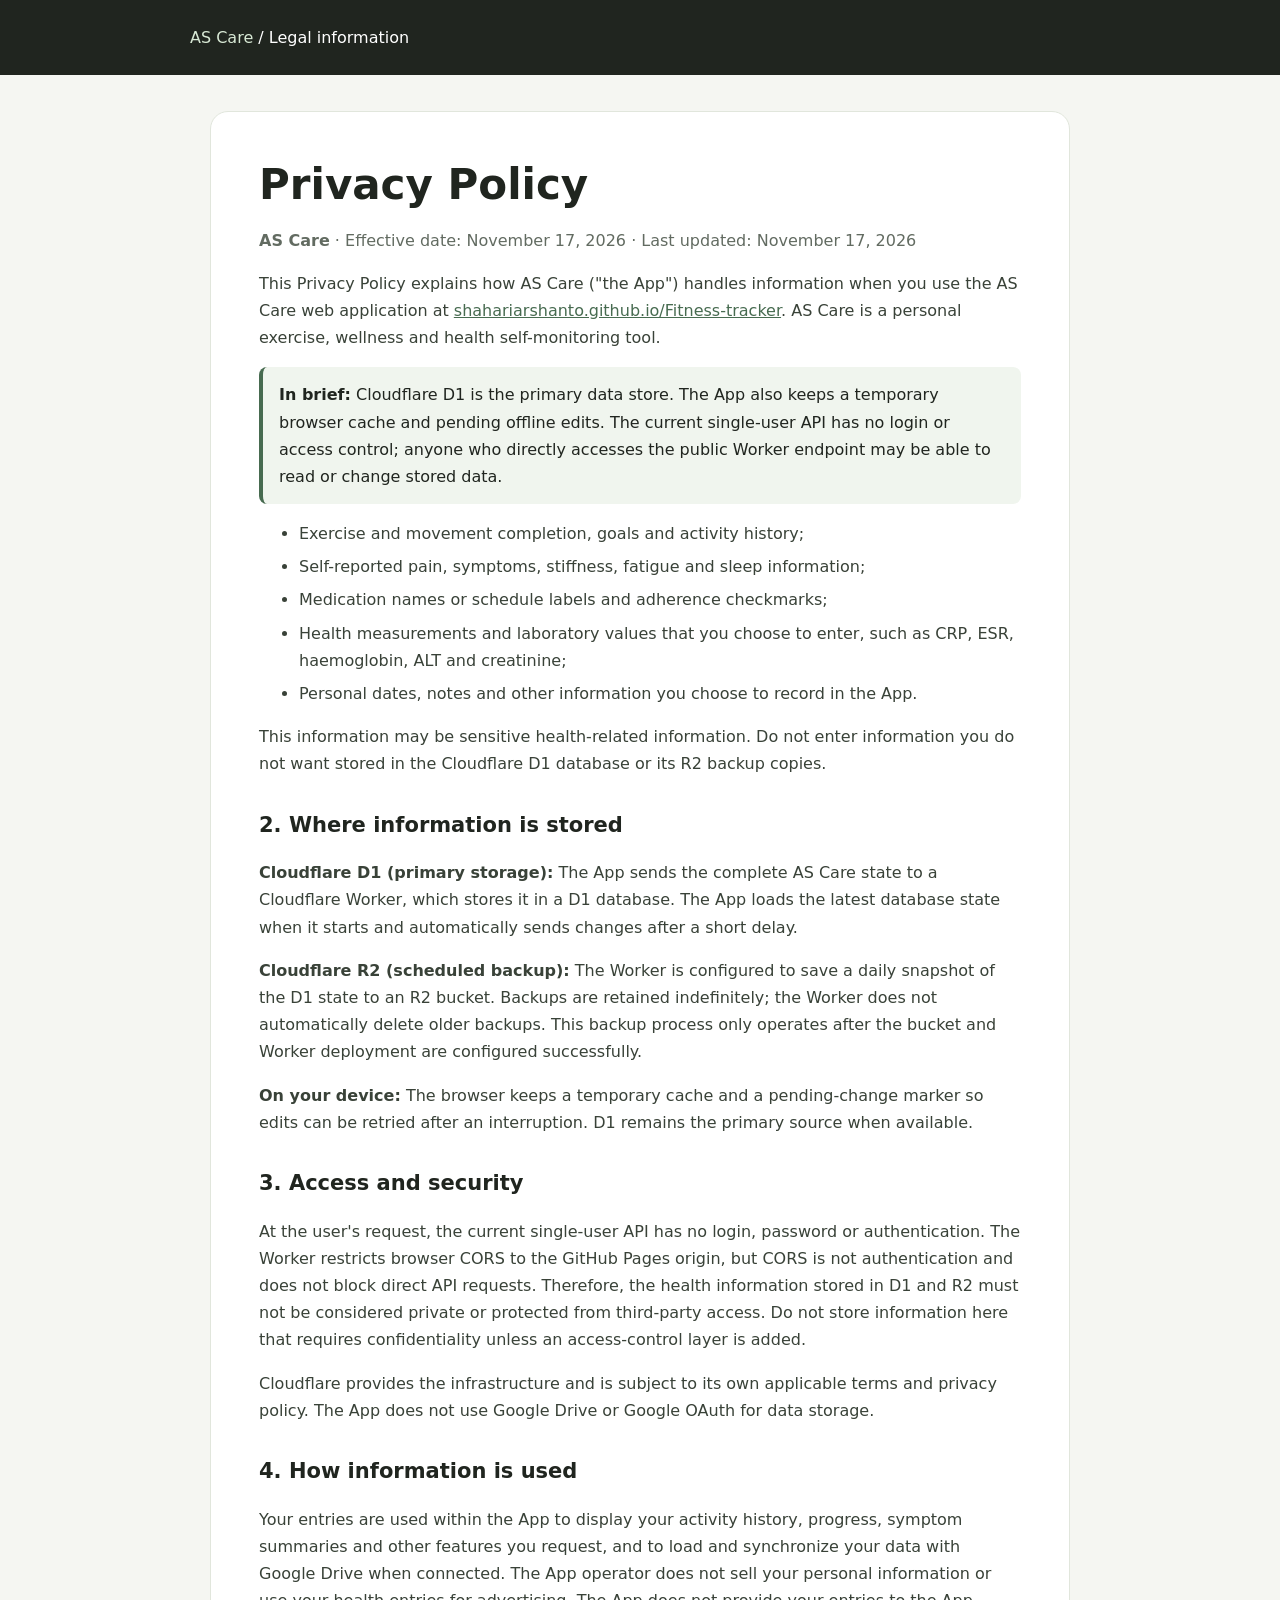
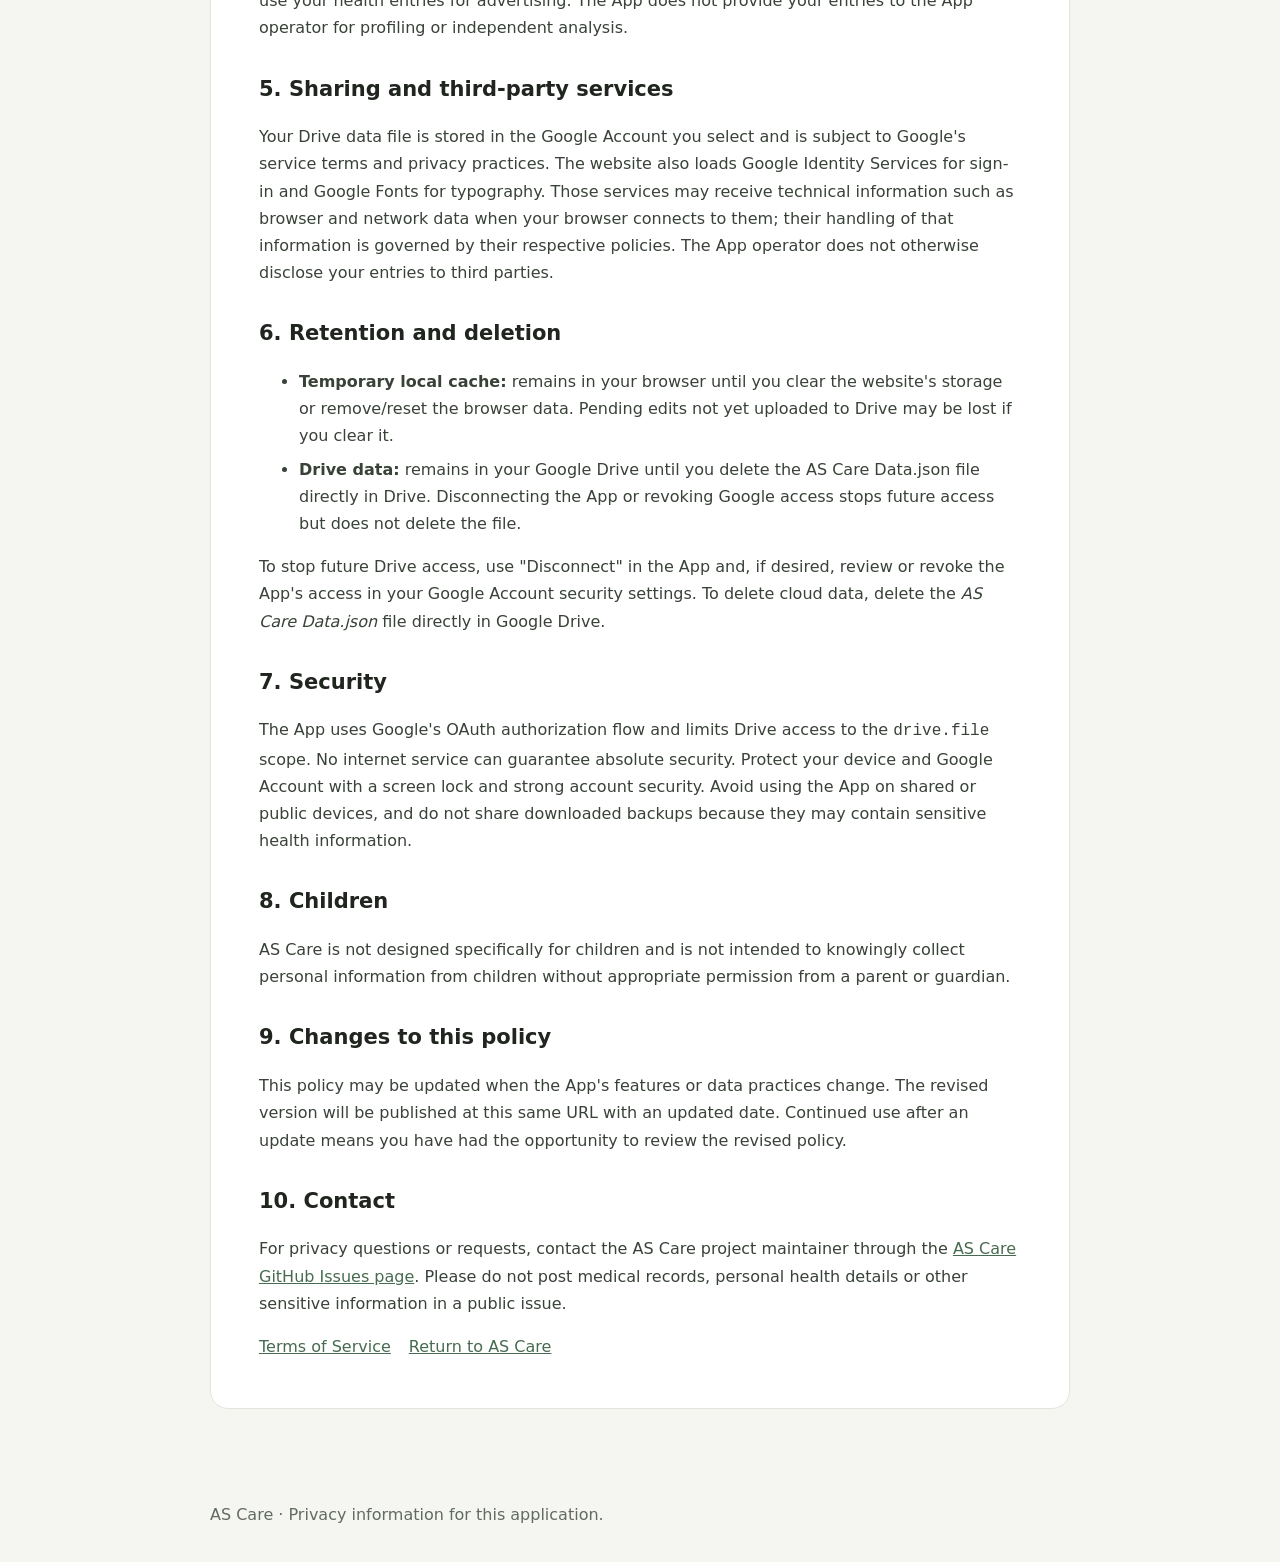
==== privacy-policy.html @ 146b3eba "Clarify indefinite retention of R2 backups" ====
<!doctype html>
<html lang="en">
<head>
<meta charset="utf-8">
<meta name="viewport" content="width=device-width, initial-scale=1">
<meta name="robots" content="index,follow">
<meta name="theme-color" content="#20251f">
<title>Privacy Policy — AS Care</title>
<style>
:root{color-scheme:light;--bg:#f5f6f2;--paper:#fff;--ink:#20251f;--muted:#626b61;--line:#e1e6dc;--accent:#476b50}
*{box-sizing:border-box}body{margin:0;background:var(--bg);color:var(--ink);font:16px/1.7 system-ui,-apple-system,BlinkMacSystemFont,"Segoe UI",sans-serif}
header{background:#20251f;color:#fff;padding:24px max(20px,calc((100% - 900px)/2))}header a{color:#d8e9d5;text-decoration:none}main{max-width:900px;margin:36px auto;padding:0 20px 56px}.paper{background:var(--paper);border:1px solid var(--line);border-radius:18px;padding:clamp(22px,5vw,48px)}h1{font-size:clamp(30px,5vw,42px);line-height:1.2;margin:0 0 8px}h2{font-size:21px;margin:30px 0 8px}p,li{color:#394238}small,.muted{color:var(--muted)}a{color:var(--accent)}li{margin:6px 0}.notice{padding:14px 16px;border-left:4px solid var(--accent);background:#f0f5ee;border-radius:8px}footer{max-width:900px;margin:0 auto;padding:0 20px 36px;color:var(--muted)}.links{display:flex;gap:18px;flex-wrap:wrap}
</style>
</head>
<body>
<header><a href="./">AS Care</a> / Legal information</header>
<main><article class="paper">
<h1>Privacy Policy</h1>
<p class="muted"><strong>AS Care</strong> · Effective date: November 17, 2026 · Last updated: November 17, 2026</p>
<p>This Privacy Policy explains how AS Care ("the App") handles information when you use the AS Care web application at <a href="https://shahariarshanto.github.io/Fitness-tracker/">shahariarshanto.github.io/Fitness-tracker</a>. AS Care is a personal exercise, wellness and health self-monitoring tool.</p>
<div class="notice"><strong>In brief:</strong> Cloudflare D1 is the primary data store. The App also keeps a temporary browser cache and pending offline edits. The current single-user API has no login or access control; anyone who directly accesses the public Worker endpoint may be able to read or change stored data.</div>
<ul>
<li>Exercise and movement completion, goals and activity history;</li>
<li>Self-reported pain, symptoms, stiffness, fatigue and sleep information;</li>
<li>Medication names or schedule labels and adherence checkmarks;</li>
<li>Health measurements and laboratory values that you choose to enter, such as CRP, ESR, haemoglobin, ALT and creatinine;</li>
<li>Personal dates, notes and other information you choose to record in the App.</li>
</ul>
<p>This information may be sensitive health-related information. Do not enter information you do not want stored in the Cloudflare D1 database or its R2 backup copies.</p>
<h2>2. Where information is stored</h2>
<p><strong>Cloudflare D1 (primary storage):</strong> The App sends the complete AS Care state to a Cloudflare Worker, which stores it in a D1 database. The App loads the latest database state when it starts and automatically sends changes after a short delay.</p>
<p><strong>Cloudflare R2 (scheduled backup):</strong> The Worker is configured to save a daily snapshot of the D1 state to an R2 bucket. Backups are retained indefinitely; the Worker does not automatically delete older backups. This backup process only operates after the bucket and Worker deployment are configured successfully.</p>
<p><strong>On your device:</strong> The browser keeps a temporary cache and a pending-change marker so edits can be retried after an interruption. D1 remains the primary source when available.</p>
<h2>3. Access and security</h2>
<p>At the user's request, the current single-user API has no login, password or authentication. The Worker restricts browser CORS to the GitHub Pages origin, but CORS is not authentication and does not block direct API requests. Therefore, the health information stored in D1 and R2 must not be considered private or protected from third-party access. Do not store information here that requires confidentiality unless an access-control layer is added.</p>
<p>Cloudflare provides the infrastructure and is subject to its own applicable terms and privacy policy. The App does not use Google Drive or Google OAuth for data storage.</p>
<h2>4. How information is used</h2>
<p>Your entries are used within the App to display your activity history, progress, symptom summaries and other features you request, and to load and synchronize your data with Google Drive when connected. The App operator does not sell your personal information or use your health entries for advertising. The App does not provide your entries to the App operator for profiling or independent analysis.</p>
<h2>5. Sharing and third-party services</h2>
<p>Your Drive data file is stored in the Google Account you select and is subject to Google's service terms and privacy practices. The website also loads Google Identity Services for sign-in and Google Fonts for typography. Those services may receive technical information such as browser and network data when your browser connects to them; their handling of that information is governed by their respective policies. The App operator does not otherwise disclose your entries to third parties.</p>
<h2>6. Retention and deletion</h2>
<ul>
<li><strong>Temporary local cache:</strong> remains in your browser until you clear the website's storage or remove/reset the browser data. Pending edits not yet uploaded to Drive may be lost if you clear it.</li>
<li><strong>Drive data:</strong> remains in your Google Drive until you delete the AS Care Data.json file directly in Drive. Disconnecting the App or revoking Google access stops future access but does not delete the file.</li>
</ul>
<p>To stop future Drive access, use "Disconnect" in the App and, if desired, review or revoke the App's access in your Google Account security settings. To delete cloud data, delete the <em>AS Care Data.json</em> file directly in Google Drive.</p>
<h2>7. Security</h2>
<p>The App uses Google's OAuth authorization flow and limits Drive access to the <code>drive.file</code> scope. No internet service can guarantee absolute security. Protect your device and Google Account with a screen lock and strong account security. Avoid using the App on shared or public devices, and do not share downloaded backups because they may contain sensitive health information.</p>
<h2>8. Children</h2>
<p>AS Care is not designed specifically for children and is not intended to knowingly collect personal information from children without appropriate permission from a parent or guardian.</p>
<h2>9. Changes to this policy</h2>
<p>This policy may be updated when the App's features or data practices change. The revised version will be published at this same URL with an updated date. Continued use after an update means you have had the opportunity to review the revised policy.</p>
<h2>10. Contact</h2>
<p>For privacy questions or requests, contact the AS Care project maintainer through the <a href="https://github.com/Shahariarshanto/Fitness-tracker/issues" target="_blank" rel="noopener noreferrer">AS Care GitHub Issues page</a>. Please do not post medical records, personal health details or other sensitive information in a public issue.</p>
<div class="links"><a href="./terms-of-service.html">Terms of Service</a><a href="./">Return to AS Care</a></div>
</article></main>
<footer>AS Care · Privacy information for this application.</footer>
</body></html>
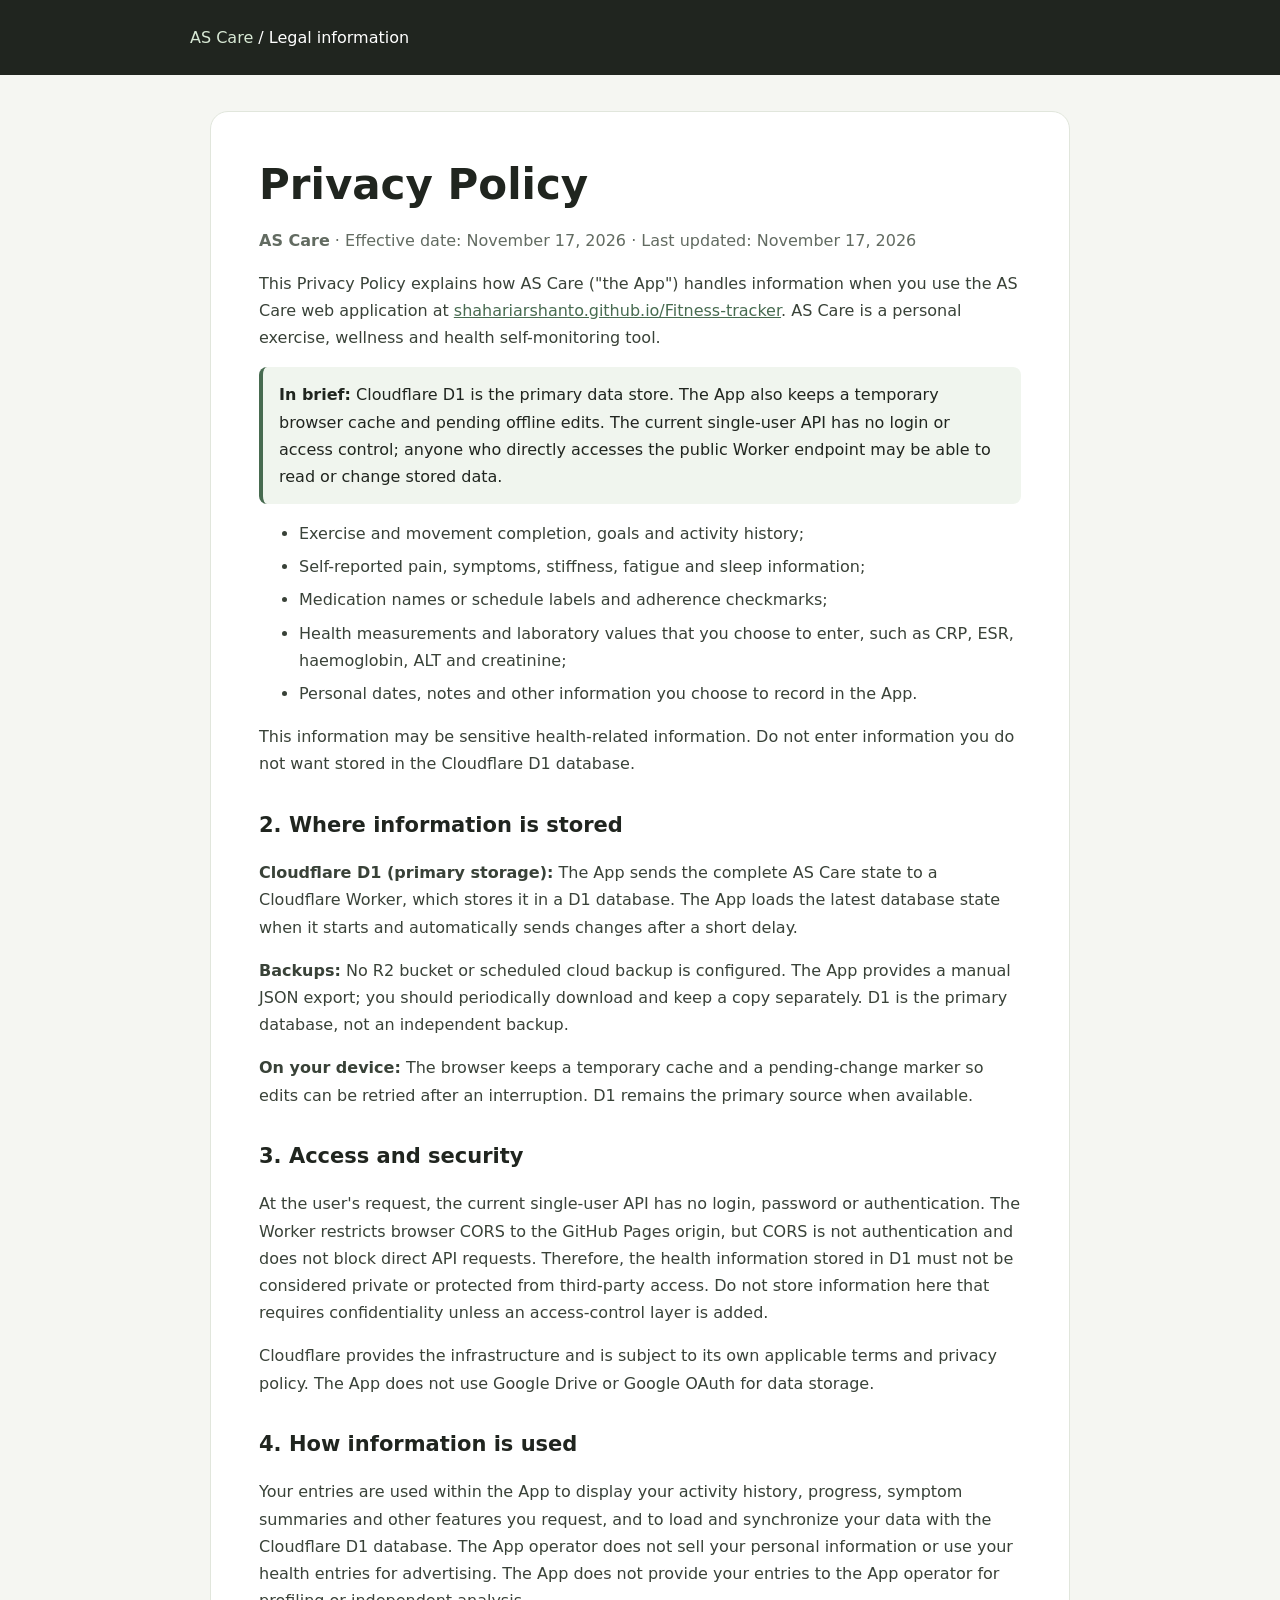
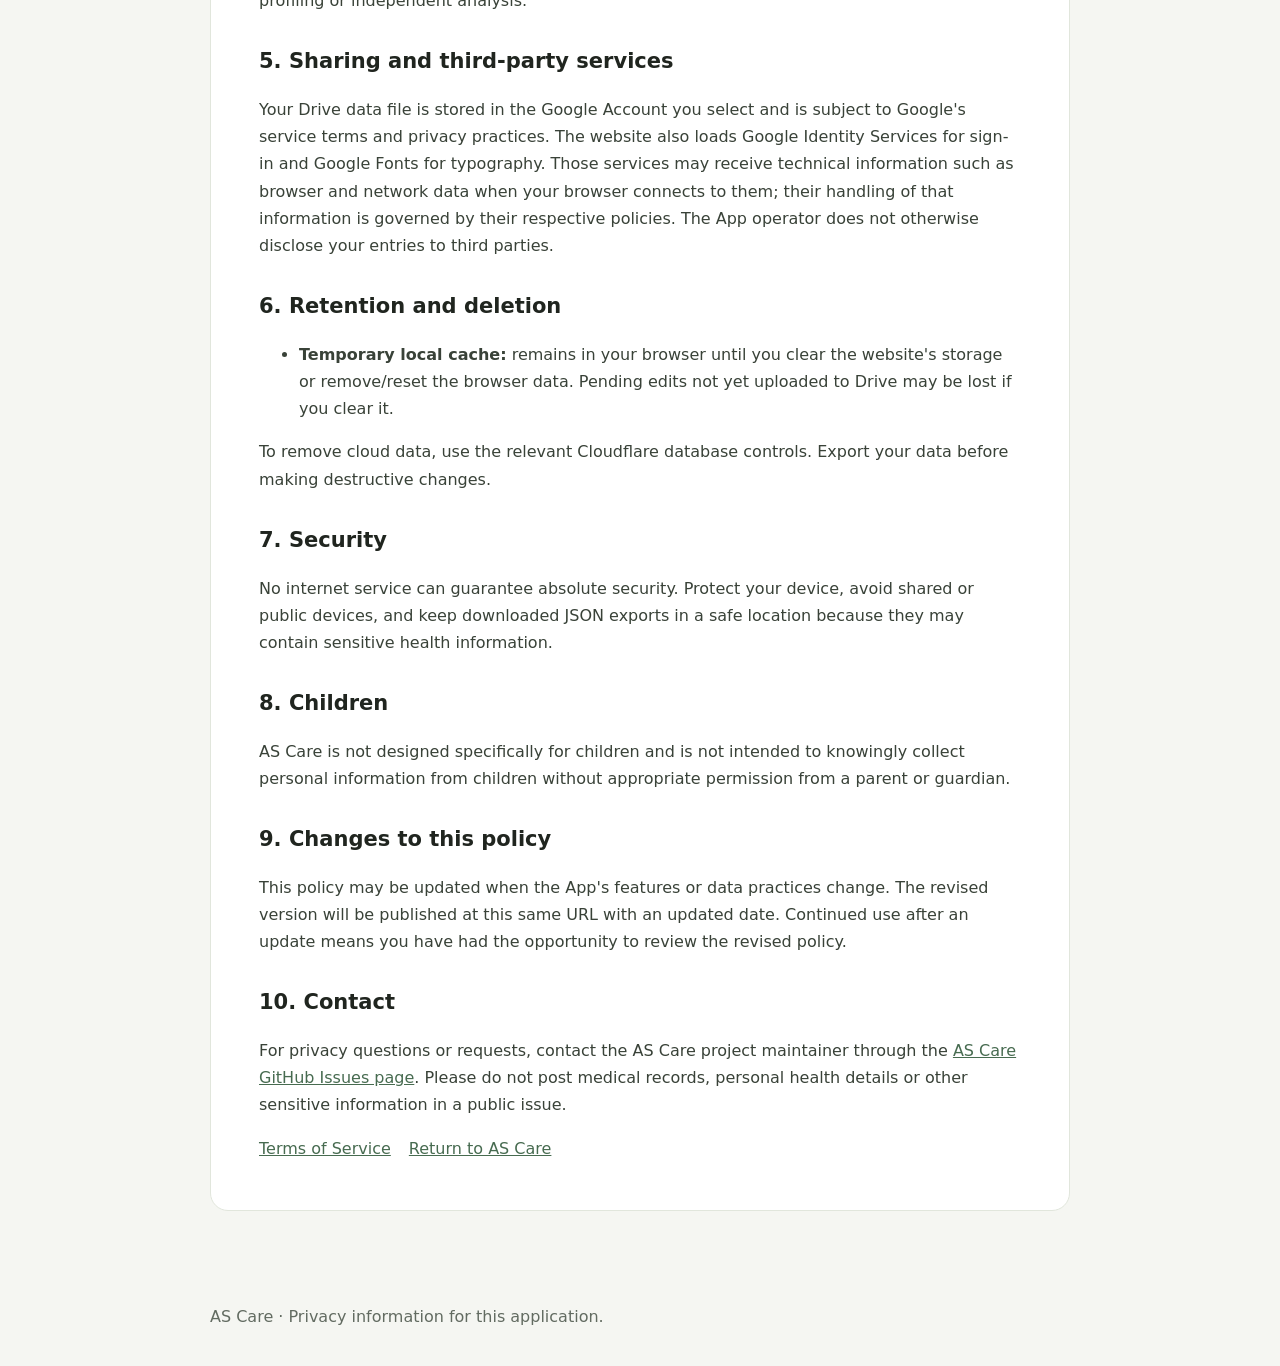
==== commit 4b974179: "Update privacy policy for D1-only free storage" ====
--- a/privacy-policy.html
+++ b/privacy-policy.html
@@ -26,26 +26,26 @@
 <li>Health measurements and laboratory values that you choose to enter, such as CRP, ESR, haemoglobin, ALT and creatinine;</li>
 <li>Personal dates, notes and other information you choose to record in the App.</li>
 </ul>
-<p>This information may be sensitive health-related information. Do not enter information you do not want stored in the Cloudflare D1 database or its R2 backup copies.</p>
+<p>This information may be sensitive health-related information. Do not enter information you do not want stored in the Cloudflare D1 database.</p>
 <h2>2. Where information is stored</h2>
 <p><strong>Cloudflare D1 (primary storage):</strong> The App sends the complete AS Care state to a Cloudflare Worker, which stores it in a D1 database. The App loads the latest database state when it starts and automatically sends changes after a short delay.</p>
-<p><strong>Cloudflare R2 (scheduled backup):</strong> The Worker is configured to save a daily snapshot of the D1 state to an R2 bucket. Backups are retained indefinitely; the Worker does not automatically delete older backups. This backup process only operates after the bucket and Worker deployment are configured successfully.</p>
+<p><strong>Backups:</strong> No R2 bucket or scheduled cloud backup is configured. The App provides a manual JSON export; you should periodically download and keep a copy separately. D1 is the primary database, not an independent backup.</p>
 <p><strong>On your device:</strong> The browser keeps a temporary cache and a pending-change marker so edits can be retried after an interruption. D1 remains the primary source when available.</p>
 <h2>3. Access and security</h2>
-<p>At the user's request, the current single-user API has no login, password or authentication. The Worker restricts browser CORS to the GitHub Pages origin, but CORS is not authentication and does not block direct API requests. Therefore, the health information stored in D1 and R2 must not be considered private or protected from third-party access. Do not store information here that requires confidentiality unless an access-control layer is added.</p>
+<p>At the user's request, the current single-user API has no login, password or authentication. The Worker restricts browser CORS to the GitHub Pages origin, but CORS is not authentication and does not block direct API requests. Therefore, the health information stored in D1 must not be considered private or protected from third-party access. Do not store information here that requires confidentiality unless an access-control layer is added.</p>
 <p>Cloudflare provides the infrastructure and is subject to its own applicable terms and privacy policy. The App does not use Google Drive or Google OAuth for data storage.</p>
 <h2>4. How information is used</h2>
-<p>Your entries are used within the App to display your activity history, progress, symptom summaries and other features you request, and to load and synchronize your data with Google Drive when connected. The App operator does not sell your personal information or use your health entries for advertising. The App does not provide your entries to the App operator for profiling or independent analysis.</p>
+<p>Your entries are used within the App to display your activity history, progress, symptom summaries and other features you request, and to load and synchronize your data with the Cloudflare D1 database. The App operator does not sell your personal information or use your health entries for advertising. The App does not provide your entries to the App operator for profiling or independent analysis.</p>
 <h2>5. Sharing and third-party services</h2>
 <p>Your Drive data file is stored in the Google Account you select and is subject to Google's service terms and privacy practices. The website also loads Google Identity Services for sign-in and Google Fonts for typography. Those services may receive technical information such as browser and network data when your browser connects to them; their handling of that information is governed by their respective policies. The App operator does not otherwise disclose your entries to third parties.</p>
 <h2>6. Retention and deletion</h2>
 <ul>
 <li><strong>Temporary local cache:</strong> remains in your browser until you clear the website's storage or remove/reset the browser data. Pending edits not yet uploaded to Drive may be lost if you clear it.</li>
-<li><strong>Drive data:</strong> remains in your Google Drive until you delete the AS Care Data.json file directly in Drive. Disconnecting the App or revoking Google access stops future access but does not delete the file.</li>
+
 </ul>
-<p>To stop future Drive access, use "Disconnect" in the App and, if desired, review or revoke the App's access in your Google Account security settings. To delete cloud data, delete the <em>AS Care Data.json</em> file directly in Google Drive.</p>
+<p>To remove cloud data, use the relevant Cloudflare database controls. Export your data before making destructive changes.</p>
 <h2>7. Security</h2>
-<p>The App uses Google's OAuth authorization flow and limits Drive access to the <code>drive.file</code> scope. No internet service can guarantee absolute security. Protect your device and Google Account with a screen lock and strong account security. Avoid using the App on shared or public devices, and do not share downloaded backups because they may contain sensitive health information.</p>
+<p>No internet service can guarantee absolute security. Protect your device, avoid shared or public devices, and keep downloaded JSON exports in a safe location because they may contain sensitive health information.</p>
 <h2>8. Children</h2>
 <p>AS Care is not designed specifically for children and is not intended to knowingly collect personal information from children without appropriate permission from a parent or guardian.</p>
 <h2>9. Changes to this policy</h2>
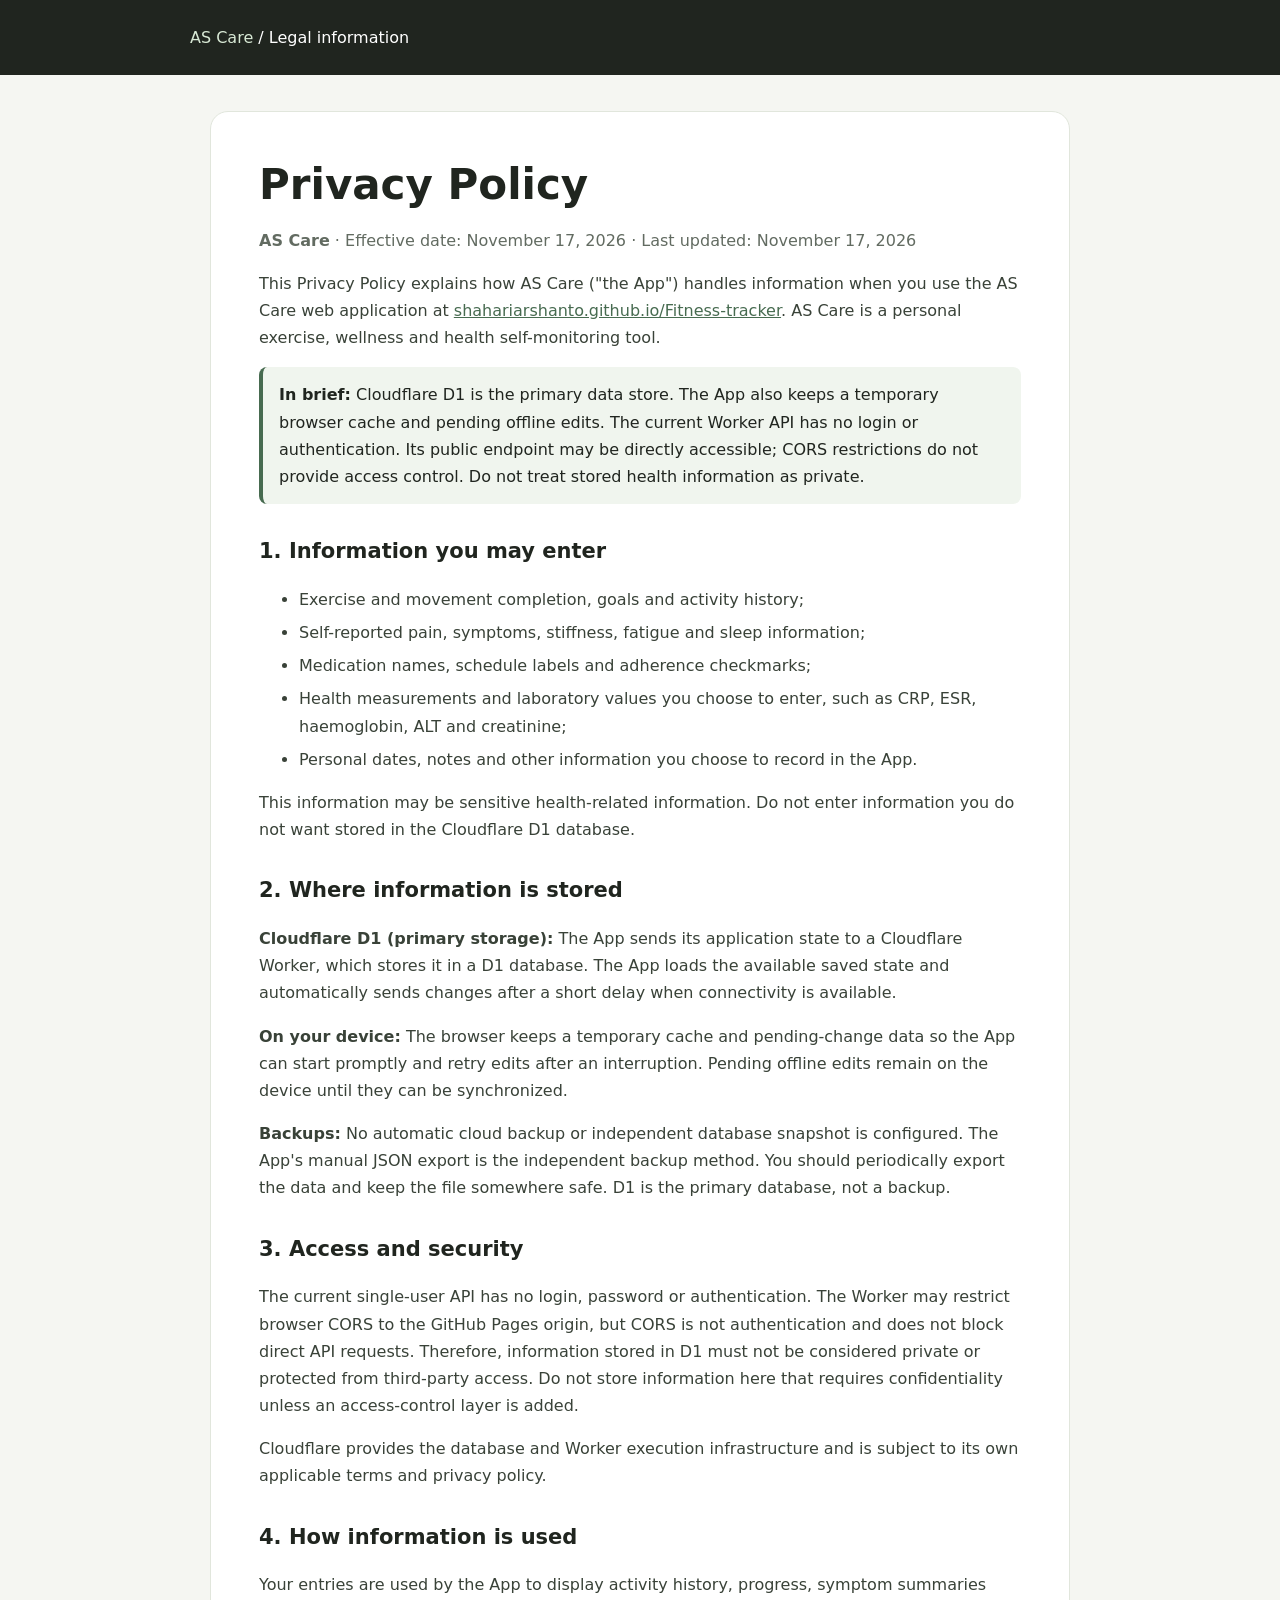
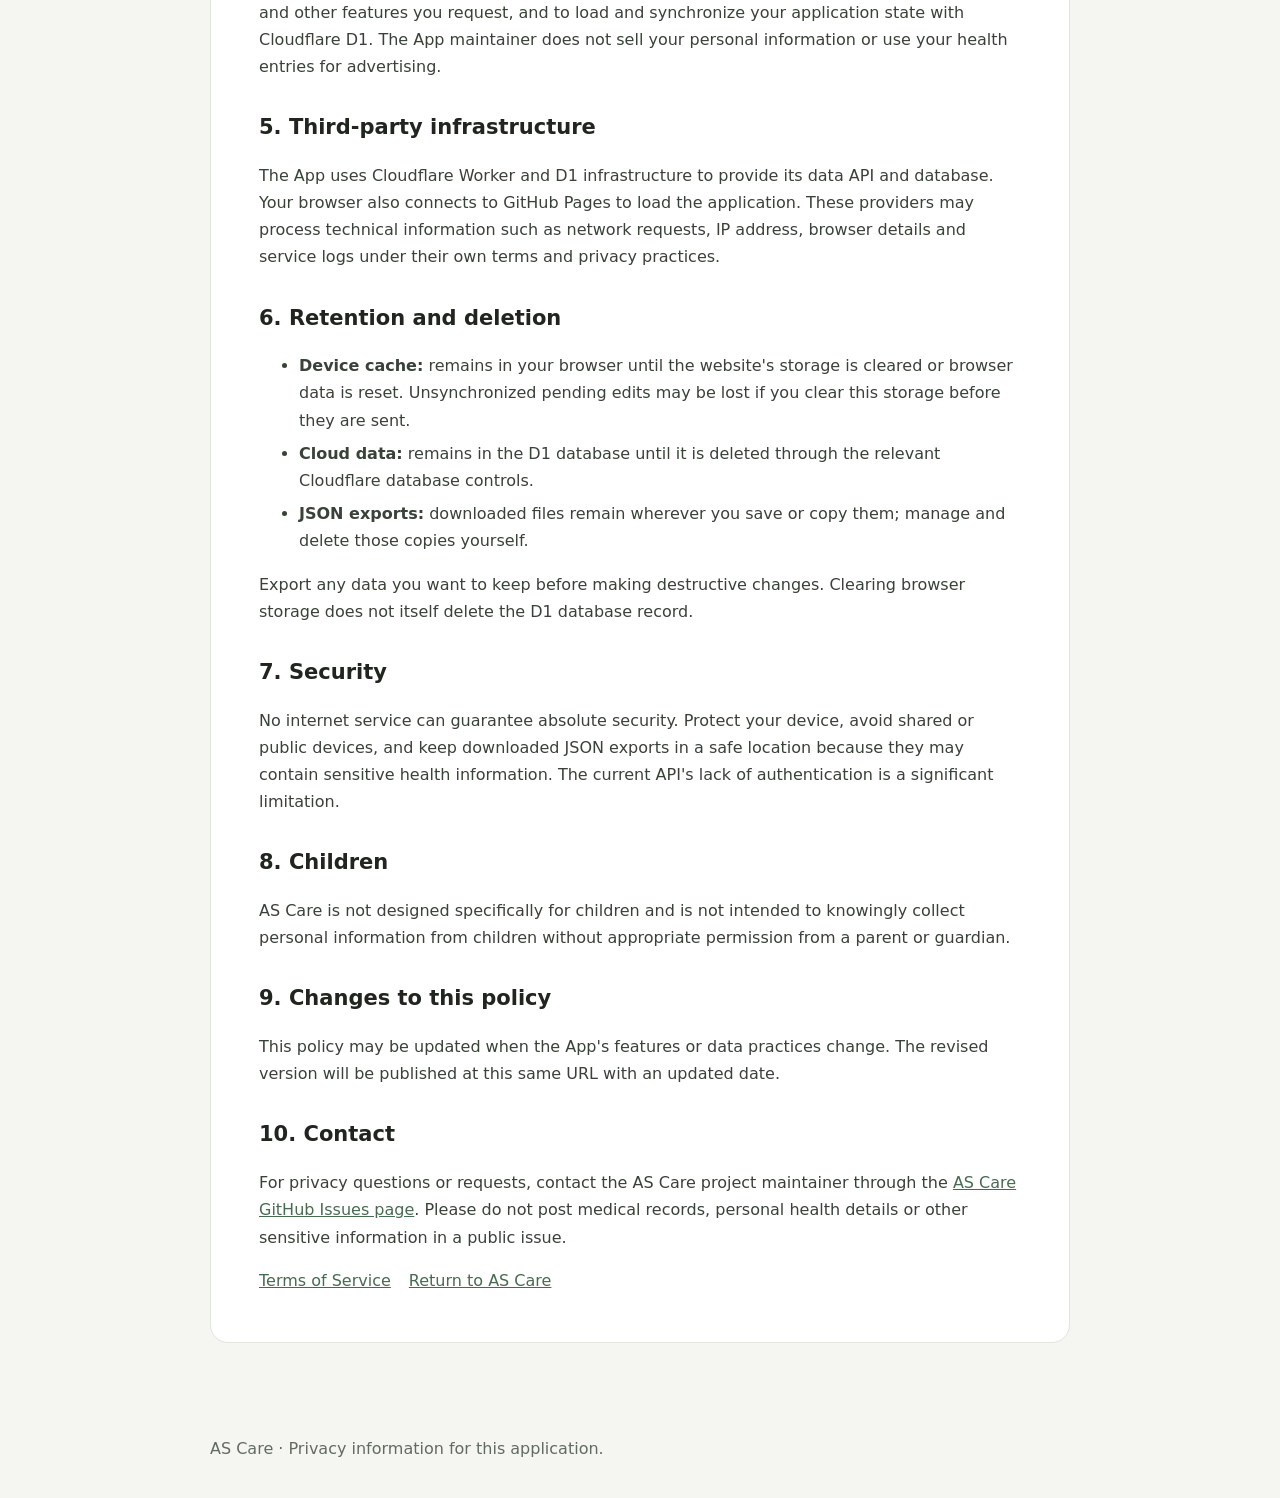
==== commit d03b199f: "docs: correct privacy policy for D1 and local cache" ====
--- a/privacy-policy.html
+++ b/privacy-policy.html
@@ -18,41 +18,43 @@
 <h1>Privacy Policy</h1>
 <p class="muted"><strong>AS Care</strong> · Effective date: November 17, 2026 · Last updated: November 17, 2026</p>
 <p>This Privacy Policy explains how AS Care ("the App") handles information when you use the AS Care web application at <a href="https://shahariarshanto.github.io/Fitness-tracker/">shahariarshanto.github.io/Fitness-tracker</a>. AS Care is a personal exercise, wellness and health self-monitoring tool.</p>
-<div class="notice"><strong>In brief:</strong> Cloudflare D1 is the primary data store. The App also keeps a temporary browser cache and pending offline edits. The current single-user API has no login or access control; anyone who directly accesses the public Worker endpoint may be able to read or change stored data.</div>
+<div class="notice"><strong>In brief:</strong> Cloudflare D1 is the primary data store. The App also keeps a temporary browser cache and pending offline edits. The current Worker API has no login or authentication. Its public endpoint may be directly accessible; CORS restrictions do not provide access control. Do not treat stored health information as private.</div>
+<h2>1. Information you may enter</h2>
 <ul>
 <li>Exercise and movement completion, goals and activity history;</li>
 <li>Self-reported pain, symptoms, stiffness, fatigue and sleep information;</li>
-<li>Medication names or schedule labels and adherence checkmarks;</li>
-<li>Health measurements and laboratory values that you choose to enter, such as CRP, ESR, haemoglobin, ALT and creatinine;</li>
+<li>Medication names, schedule labels and adherence checkmarks;</li>
+<li>Health measurements and laboratory values you choose to enter, such as CRP, ESR, haemoglobin, ALT and creatinine;</li>
 <li>Personal dates, notes and other information you choose to record in the App.</li>
 </ul>
 <p>This information may be sensitive health-related information. Do not enter information you do not want stored in the Cloudflare D1 database.</p>
 <h2>2. Where information is stored</h2>
-<p><strong>Cloudflare D1 (primary storage):</strong> The App sends the complete AS Care state to a Cloudflare Worker, which stores it in a D1 database. The App loads the latest database state when it starts and automatically sends changes after a short delay.</p>
-<p><strong>Backups:</strong> No R2 bucket or scheduled cloud backup is configured. The App provides a manual JSON export; you should periodically download and keep a copy separately. D1 is the primary database, not an independent backup.</p>
-<p><strong>On your device:</strong> The browser keeps a temporary cache and a pending-change marker so edits can be retried after an interruption. D1 remains the primary source when available.</p>
+<p><strong>Cloudflare D1 (primary storage):</strong> The App sends its application state to a Cloudflare Worker, which stores it in a D1 database. The App loads the available saved state and automatically sends changes after a short delay when connectivity is available.</p>
+<p><strong>On your device:</strong> The browser keeps a temporary cache and pending-change data so the App can start promptly and retry edits after an interruption. Pending offline edits remain on the device until they can be synchronized.</p>
+<p><strong>Backups:</strong> No automatic cloud backup or independent database snapshot is configured. The App's manual JSON export is the independent backup method. You should periodically export the data and keep the file somewhere safe. D1 is the primary database, not a backup.</p>
 <h2>3. Access and security</h2>
-<p>At the user's request, the current single-user API has no login, password or authentication. The Worker restricts browser CORS to the GitHub Pages origin, but CORS is not authentication and does not block direct API requests. Therefore, the health information stored in D1 must not be considered private or protected from third-party access. Do not store information here that requires confidentiality unless an access-control layer is added.</p>
-<p>Cloudflare provides the infrastructure and is subject to its own applicable terms and privacy policy. The App does not use Google Drive or Google OAuth for data storage.</p>
+<p>The current single-user API has no login, password or authentication. The Worker may restrict browser CORS to the GitHub Pages origin, but CORS is not authentication and does not block direct API requests. Therefore, information stored in D1 must not be considered private or protected from third-party access. Do not store information here that requires confidentiality unless an access-control layer is added.</p>
+<p>Cloudflare provides the database and Worker execution infrastructure and is subject to its own applicable terms and privacy policy.</p>
 <h2>4. How information is used</h2>
-<p>Your entries are used within the App to display your activity history, progress, symptom summaries and other features you request, and to load and synchronize your data with the Cloudflare D1 database. The App operator does not sell your personal information or use your health entries for advertising. The App does not provide your entries to the App operator for profiling or independent analysis.</p>
-<h2>5. Sharing and third-party services</h2>
-<p>Your Drive data file is stored in the Google Account you select and is subject to Google's service terms and privacy practices. The website also loads Google Identity Services for sign-in and Google Fonts for typography. Those services may receive technical information such as browser and network data when your browser connects to them; their handling of that information is governed by their respective policies. The App operator does not otherwise disclose your entries to third parties.</p>
+<p>Your entries are used by the App to display activity history, progress, symptom summaries and other features you request, and to load and synchronize your application state with Cloudflare D1. The App maintainer does not sell your personal information or use your health entries for advertising.</p>
+<h2>5. Third-party infrastructure</h2>
+<p>The App uses Cloudflare Worker and D1 infrastructure to provide its data API and database. Your browser also connects to GitHub Pages to load the application. These providers may process technical information such as network requests, IP address, browser details and service logs under their own terms and privacy practices.</p>
 <h2>6. Retention and deletion</h2>
 <ul>
-<li><strong>Temporary local cache:</strong> remains in your browser until you clear the website's storage or remove/reset the browser data. Pending edits not yet uploaded to Drive may be lost if you clear it.</li>
-
+<li><strong>Device cache:</strong> remains in your browser until the website's storage is cleared or browser data is reset. Unsynchronized pending edits may be lost if you clear this storage before they are sent.</li>
+<li><strong>Cloud data:</strong> remains in the D1 database until it is deleted through the relevant Cloudflare database controls.</li>
+<li><strong>JSON exports:</strong> downloaded files remain wherever you save or copy them; manage and delete those copies yourself.</li>
 </ul>
-<p>To remove cloud data, use the relevant Cloudflare database controls. Export your data before making destructive changes.</p>
+<p>Export any data you want to keep before making destructive changes. Clearing browser storage does not itself delete the D1 database record.</p>
 <h2>7. Security</h2>
-<p>No internet service can guarantee absolute security. Protect your device, avoid shared or public devices, and keep downloaded JSON exports in a safe location because they may contain sensitive health information.</p>
+<p>No internet service can guarantee absolute security. Protect your device, avoid shared or public devices, and keep downloaded JSON exports in a safe location because they may contain sensitive health information. The current API's lack of authentication is a significant limitation.</p>
 <h2>8. Children</h2>
 <p>AS Care is not designed specifically for children and is not intended to knowingly collect personal information from children without appropriate permission from a parent or guardian.</p>
 <h2>9. Changes to this policy</h2>
-<p>This policy may be updated when the App's features or data practices change. The revised version will be published at this same URL with an updated date. Continued use after an update means you have had the opportunity to review the revised policy.</p>
+<p>This policy may be updated when the App's features or data practices change. The revised version will be published at this same URL with an updated date.</p>
 <h2>10. Contact</h2>
 <p>For privacy questions or requests, contact the AS Care project maintainer through the <a href="https://github.com/Shahariarshanto/Fitness-tracker/issues" target="_blank" rel="noopener noreferrer">AS Care GitHub Issues page</a>. Please do not post medical records, personal health details or other sensitive information in a public issue.</p>
 <div class="links"><a href="./terms-of-service.html">Terms of Service</a><a href="./">Return to AS Care</a></div>
 </article></main>
 <footer>AS Care · Privacy information for this application.</footer>
-</body></html>+</body></html>
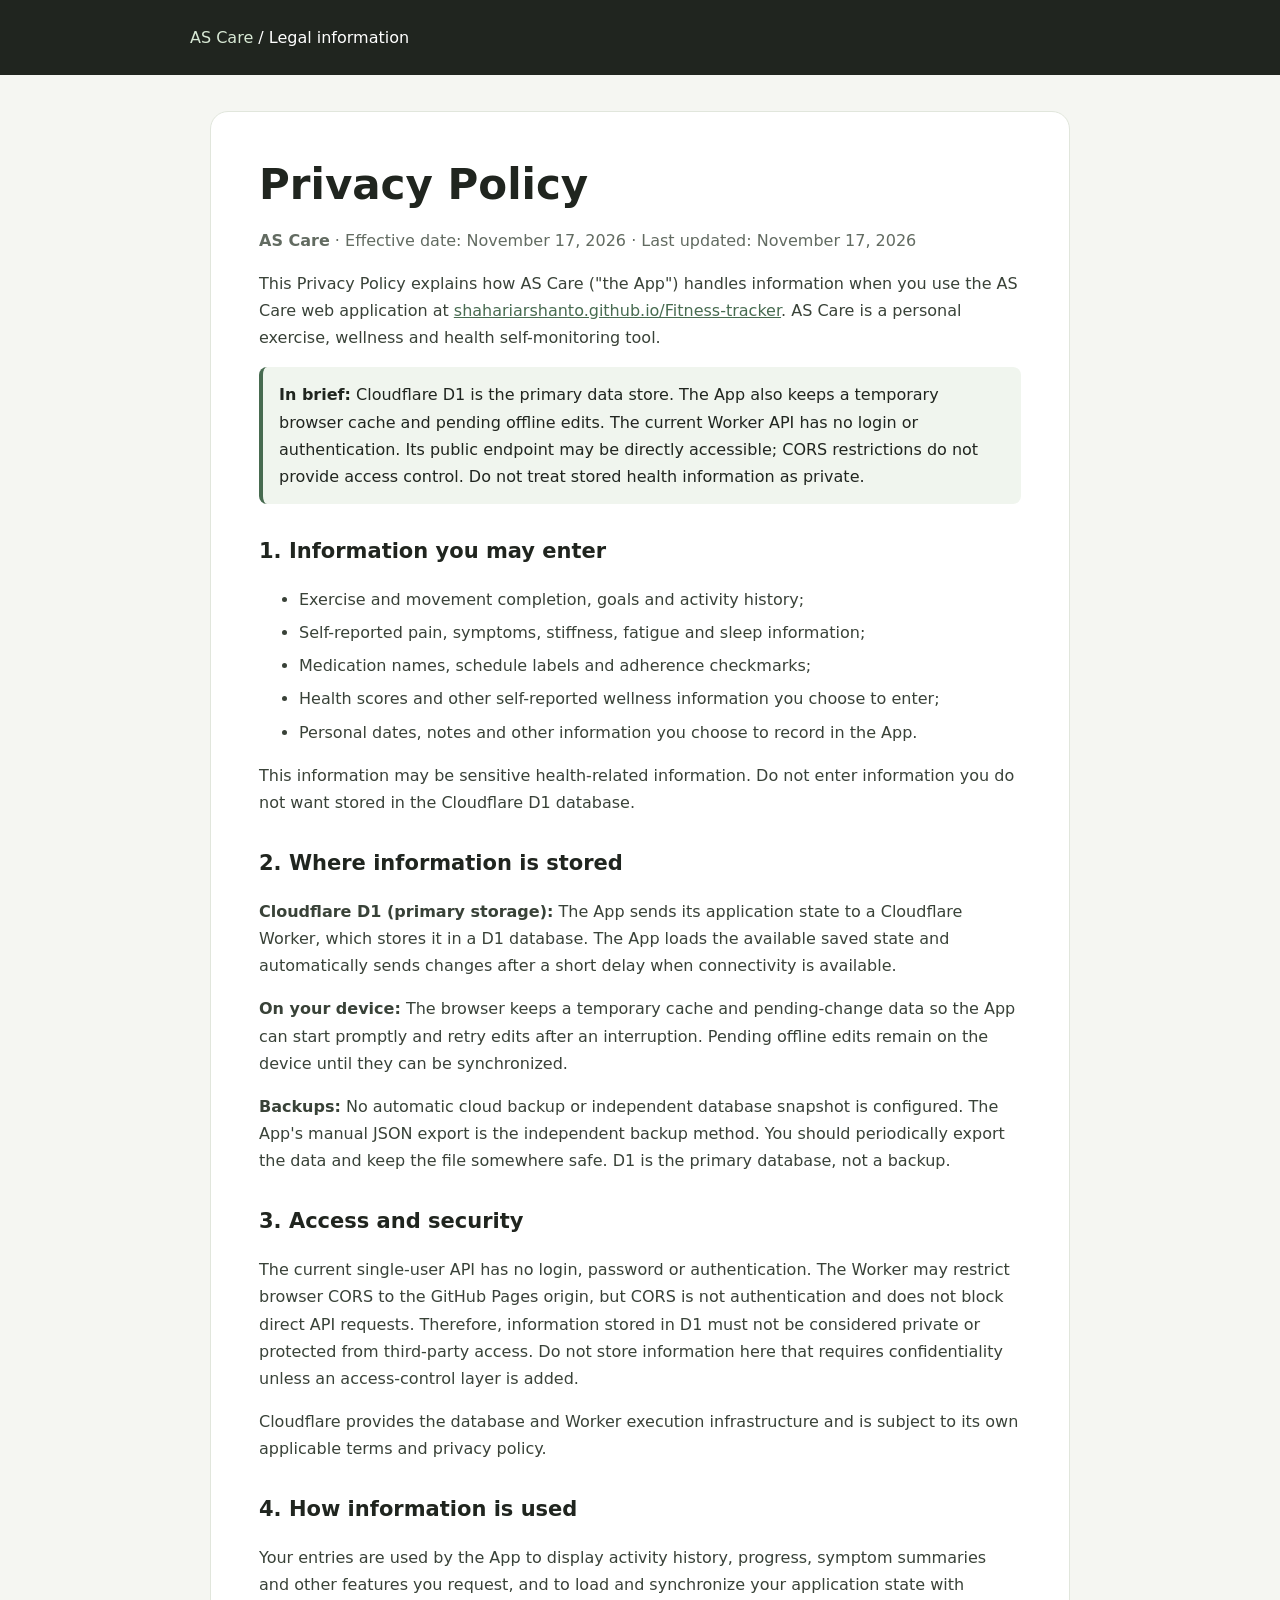
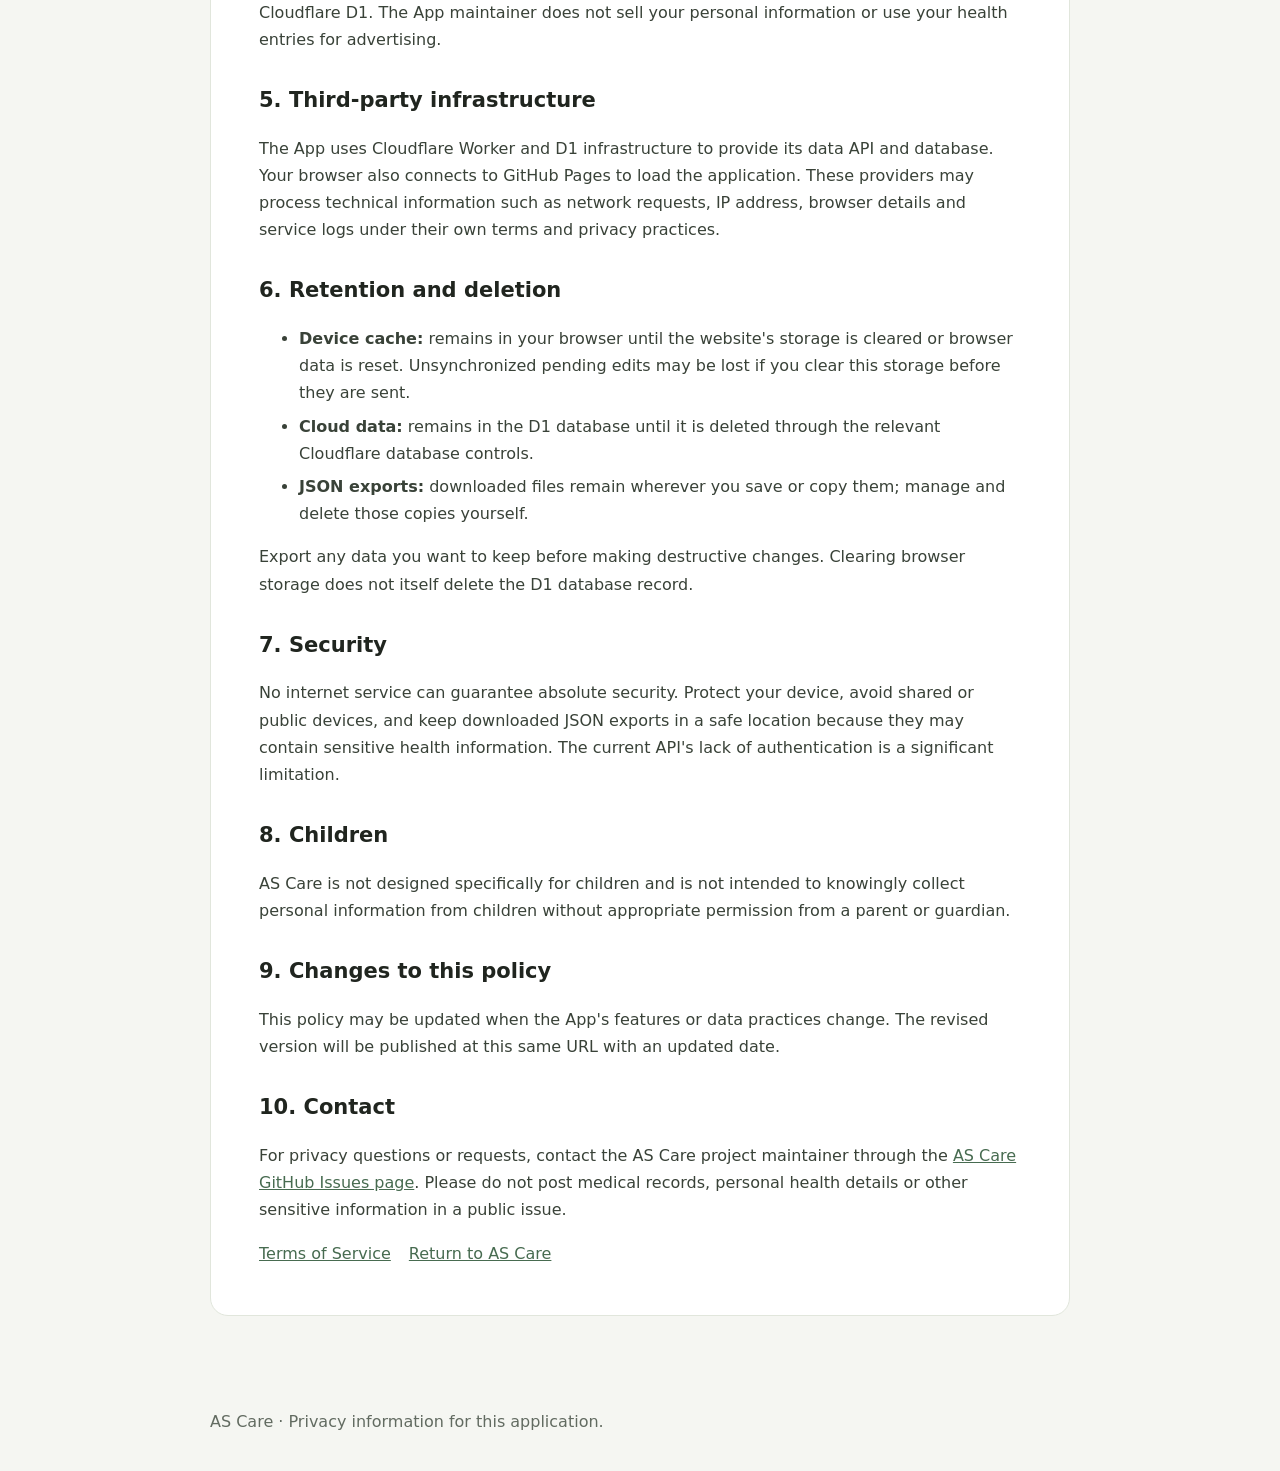
==== commit f2f9179a: "remove: retire lab report feature from app and docs" ====
--- a/privacy-policy.html
+++ b/privacy-policy.html
@@ -24,7 +24,7 @@
 <li>Exercise and movement completion, goals and activity history;</li>
 <li>Self-reported pain, symptoms, stiffness, fatigue and sleep information;</li>
 <li>Medication names, schedule labels and adherence checkmarks;</li>
-<li>Health measurements and laboratory values you choose to enter, such as CRP, ESR, haemoglobin, ALT and creatinine;</li>
+<li>Health scores and other self-reported wellness information you choose to enter;</li>
 <li>Personal dates, notes and other information you choose to record in the App.</li>
 </ul>
 <p>This information may be sensitive health-related information. Do not enter information you do not want stored in the Cloudflare D1 database.</p>
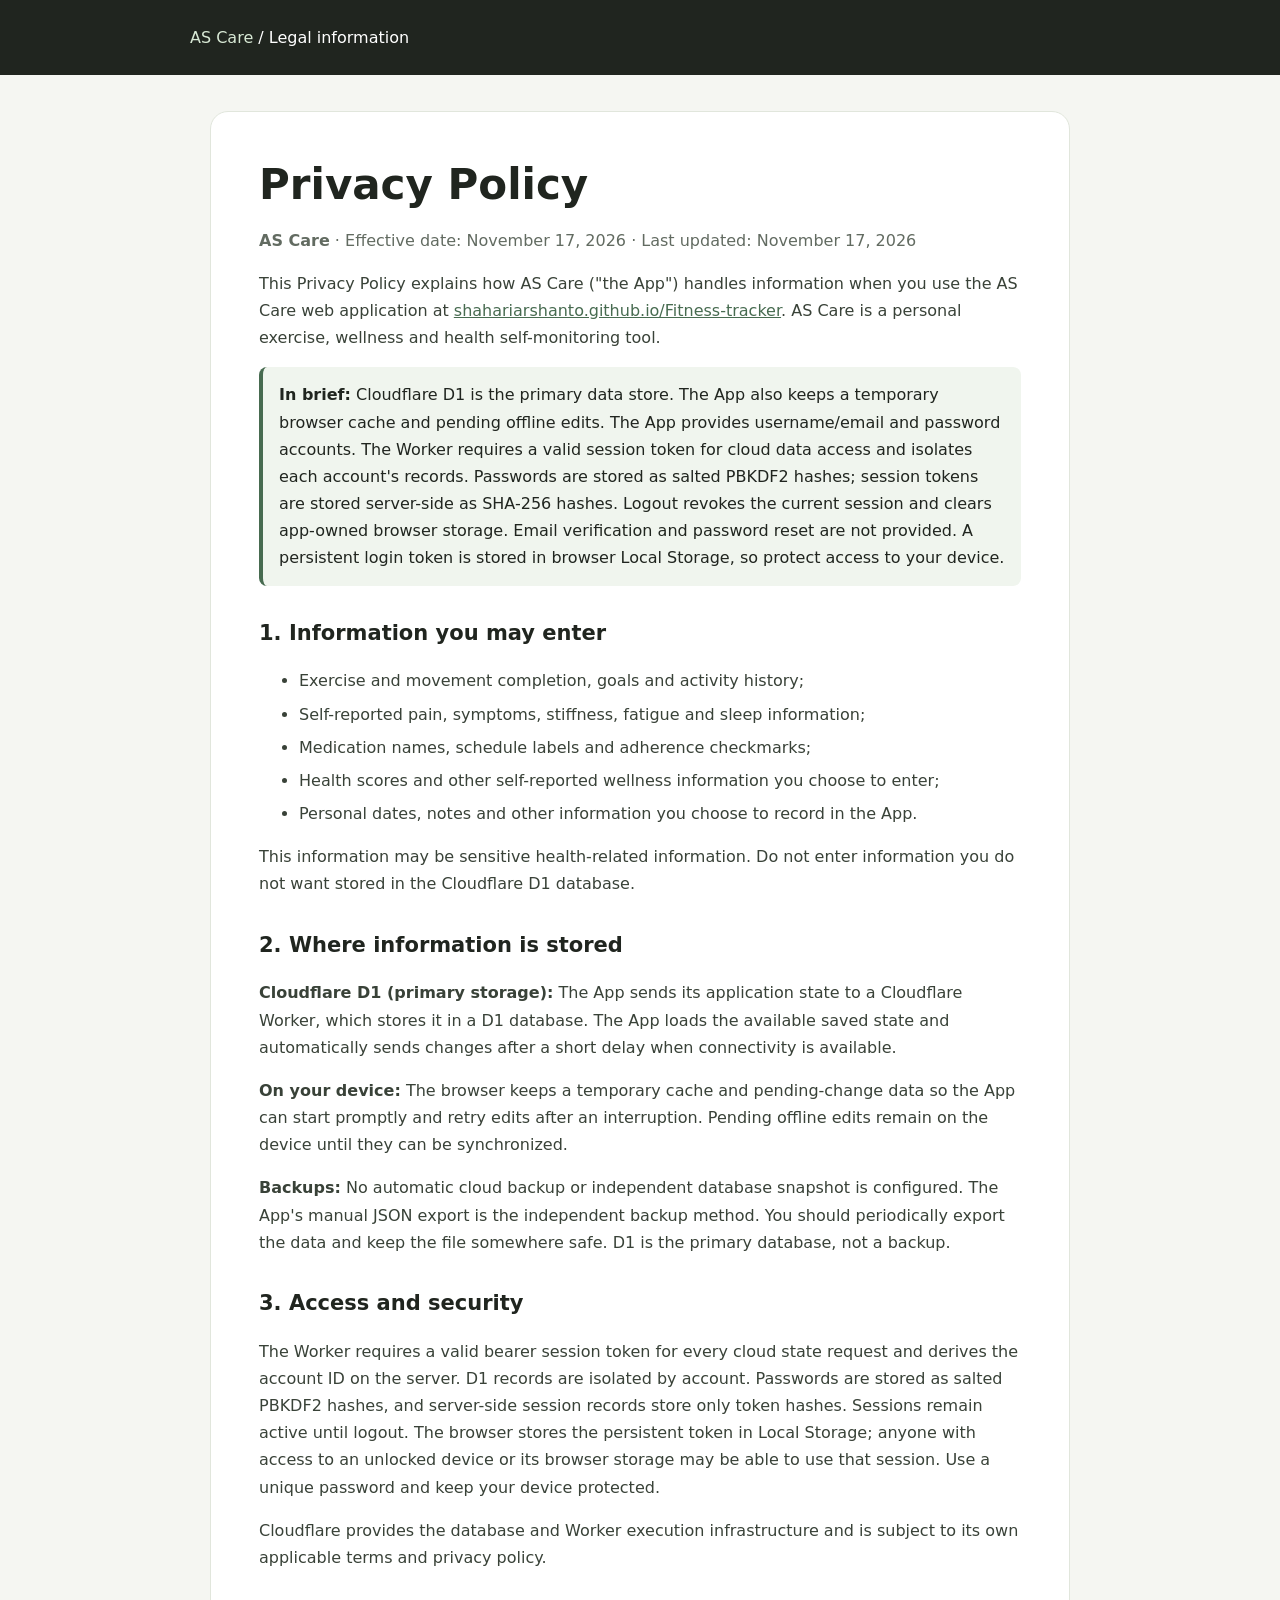
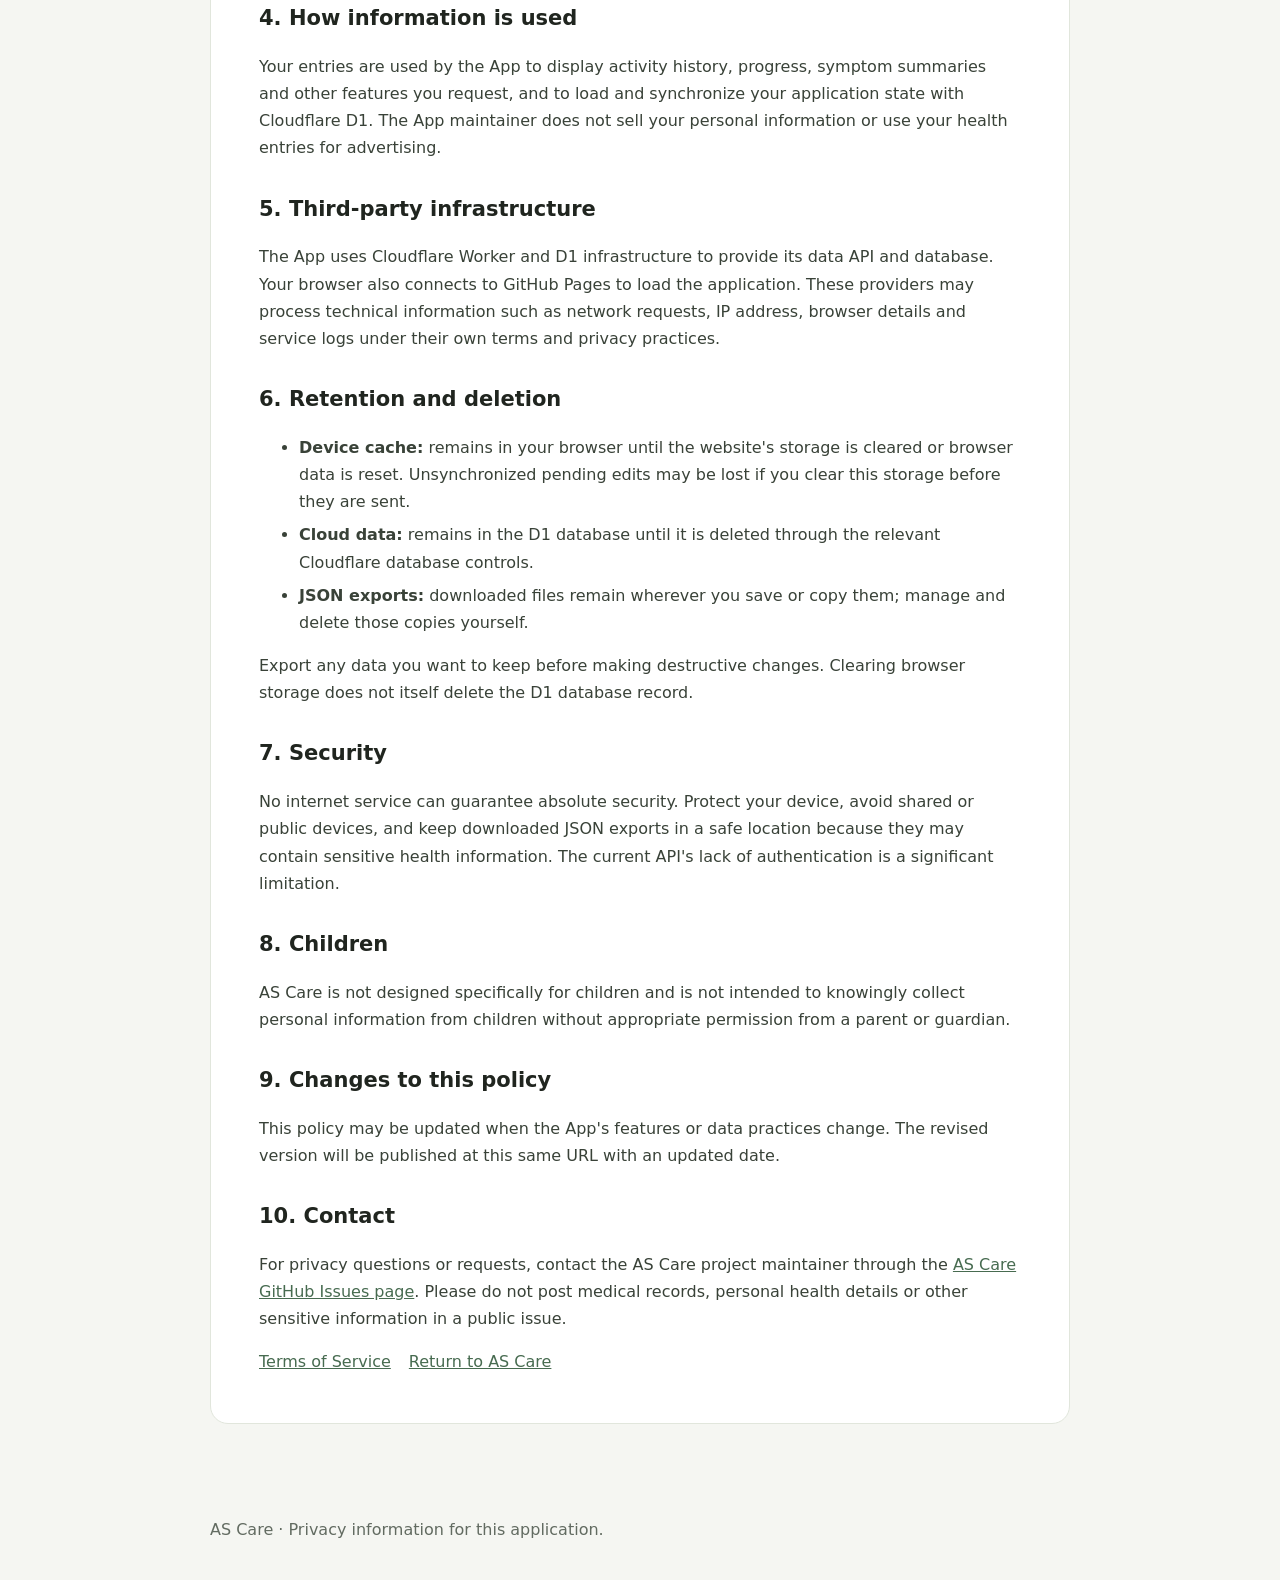
==== commit 1926ff97: "Align privacy and project docs with account authentication" ====
--- a/privacy-policy.html
+++ b/privacy-policy.html
@@ -18,7 +18,7 @@
 <h1>Privacy Policy</h1>
 <p class="muted"><strong>AS Care</strong> · Effective date: November 17, 2026 · Last updated: November 17, 2026</p>
 <p>This Privacy Policy explains how AS Care ("the App") handles information when you use the AS Care web application at <a href="https://shahariarshanto.github.io/Fitness-tracker/">shahariarshanto.github.io/Fitness-tracker</a>. AS Care is a personal exercise, wellness and health self-monitoring tool.</p>
-<div class="notice"><strong>In brief:</strong> Cloudflare D1 is the primary data store. The App also keeps a temporary browser cache and pending offline edits. The current Worker API has no login or authentication. Its public endpoint may be directly accessible; CORS restrictions do not provide access control. Do not treat stored health information as private.</div>
+<div class="notice"><strong>In brief:</strong> Cloudflare D1 is the primary data store. The App also keeps a temporary browser cache and pending offline edits. The App provides username/email and password accounts. The Worker requires a valid session token for cloud data access and isolates each account's records. Passwords are stored as salted PBKDF2 hashes; session tokens are stored server-side as SHA-256 hashes. Logout revokes the current session and clears app-owned browser storage. Email verification and password reset are not provided. A persistent login token is stored in browser Local Storage, so protect access to your device.</div>
 <h2>1. Information you may enter</h2>
 <ul>
 <li>Exercise and movement completion, goals and activity history;</li>
@@ -33,7 +33,7 @@
 <p><strong>On your device:</strong> The browser keeps a temporary cache and pending-change data so the App can start promptly and retry edits after an interruption. Pending offline edits remain on the device until they can be synchronized.</p>
 <p><strong>Backups:</strong> No automatic cloud backup or independent database snapshot is configured. The App's manual JSON export is the independent backup method. You should periodically export the data and keep the file somewhere safe. D1 is the primary database, not a backup.</p>
 <h2>3. Access and security</h2>
-<p>The current single-user API has no login, password or authentication. The Worker may restrict browser CORS to the GitHub Pages origin, but CORS is not authentication and does not block direct API requests. Therefore, information stored in D1 must not be considered private or protected from third-party access. Do not store information here that requires confidentiality unless an access-control layer is added.</p>
+<p>The Worker requires a valid bearer session token for every cloud state request and derives the account ID on the server. D1 records are isolated by account. Passwords are stored as salted PBKDF2 hashes, and server-side session records store only token hashes. Sessions remain active until logout. The browser stores the persistent token in Local Storage; anyone with access to an unlocked device or its browser storage may be able to use that session. Use a unique password and keep your device protected.</p>
 <p>Cloudflare provides the database and Worker execution infrastructure and is subject to its own applicable terms and privacy policy.</p>
 <h2>4. How information is used</h2>
 <p>Your entries are used by the App to display activity history, progress, symptom summaries and other features you request, and to load and synchronize your application state with Cloudflare D1. The App maintainer does not sell your personal information or use your health entries for advertising.</p>
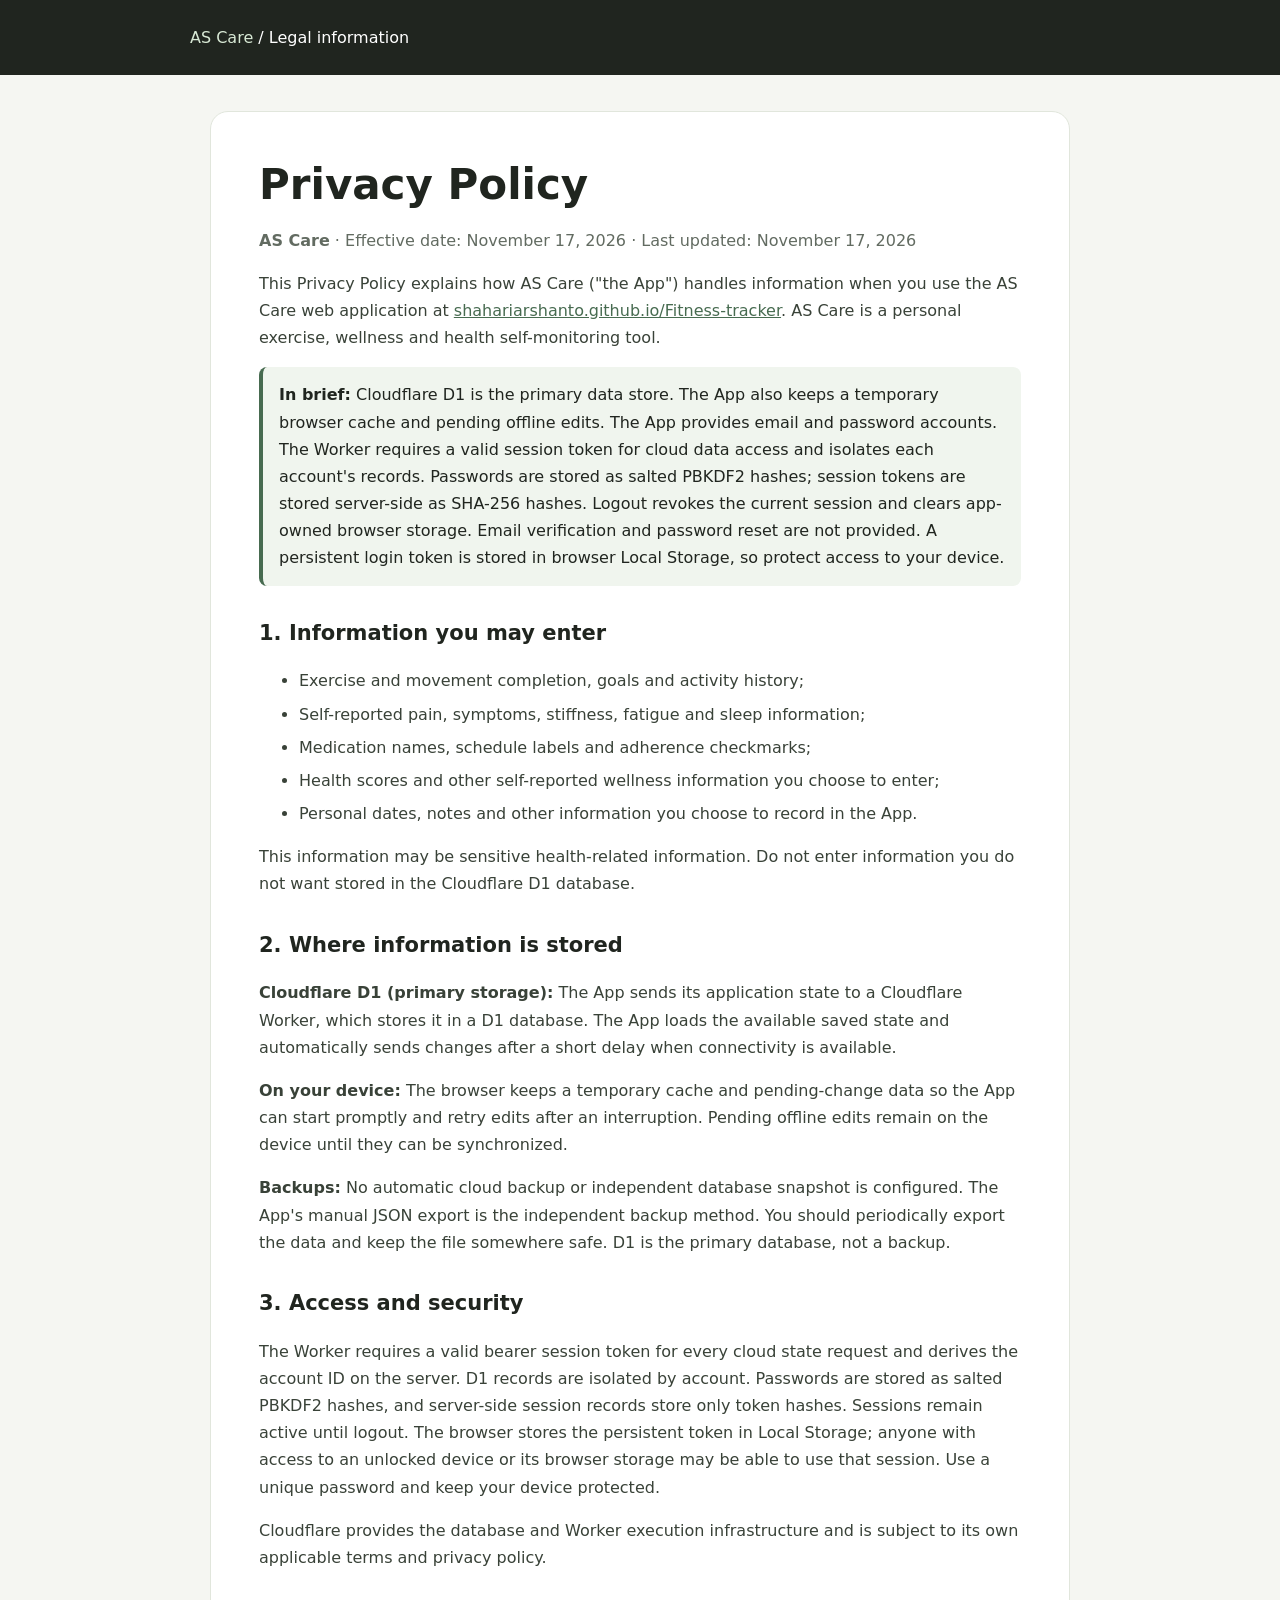
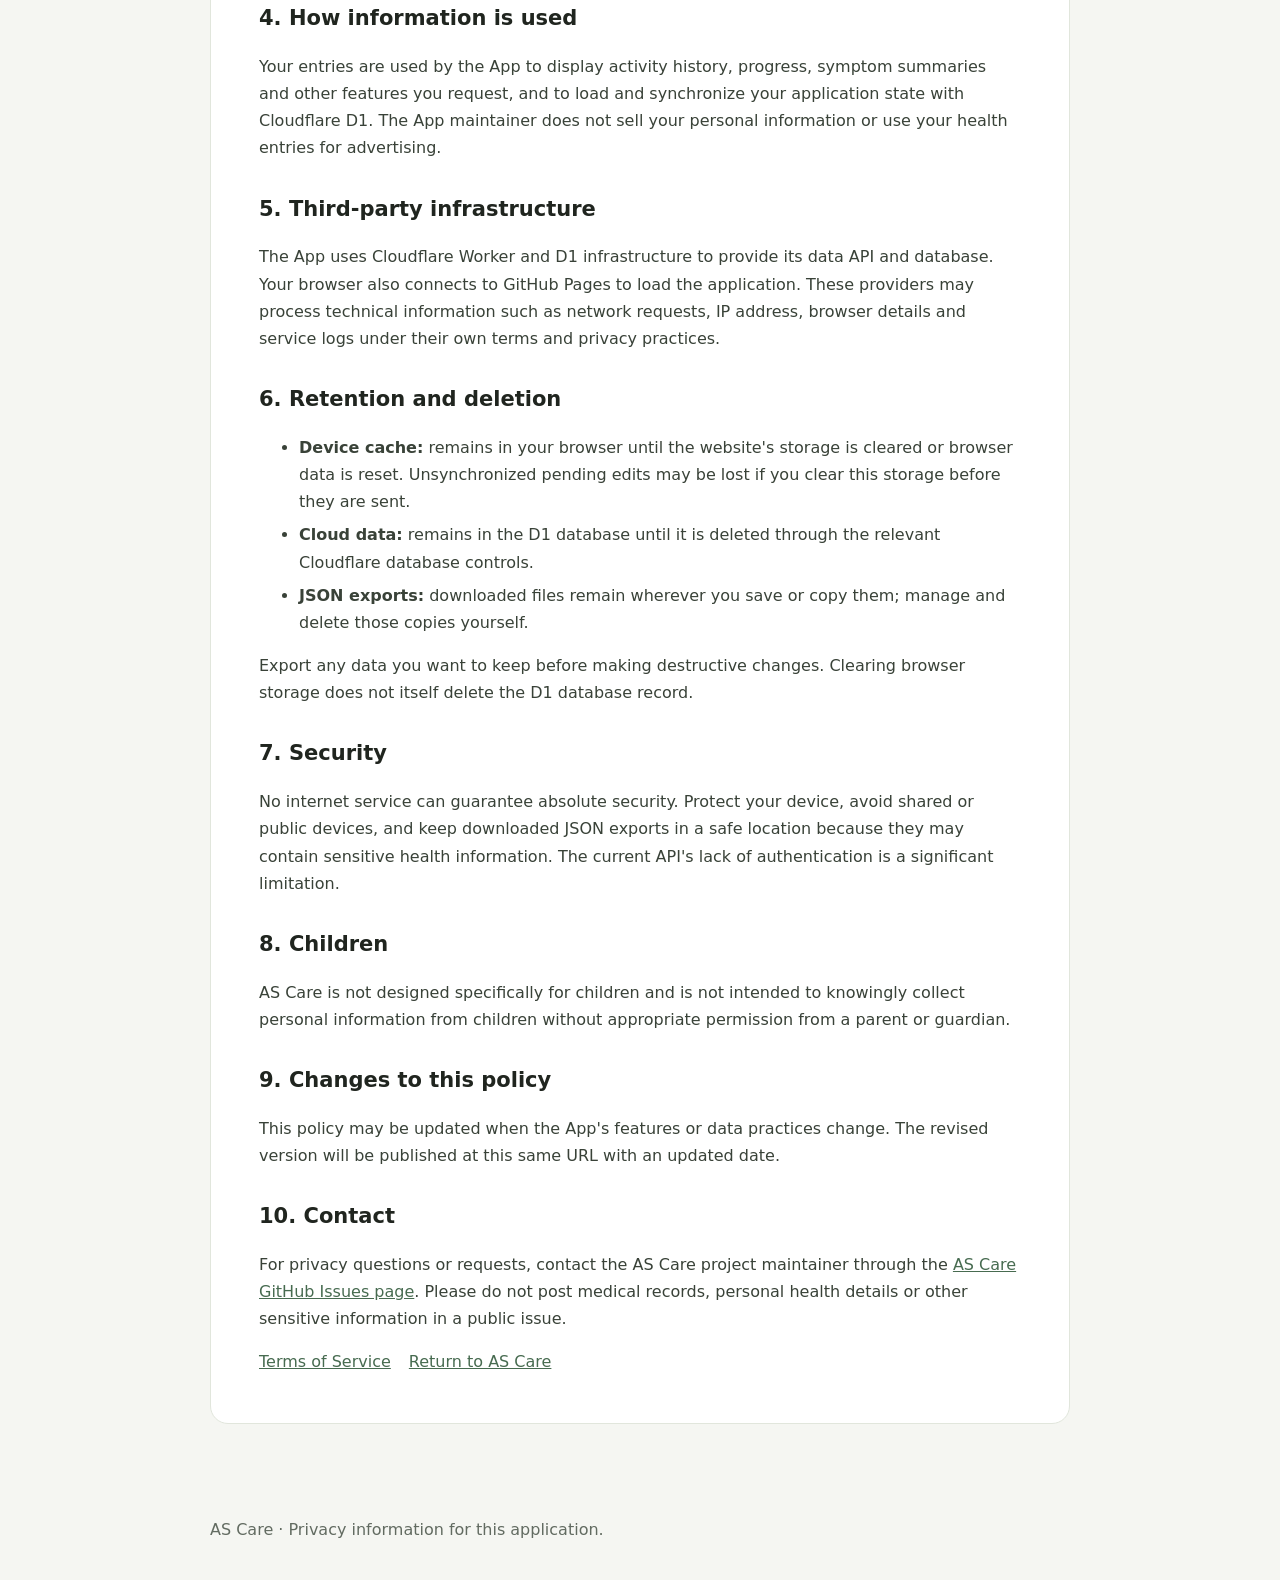
==== commit f2ab2452: "Update account documentation for email-only auth" ====
--- a/privacy-policy.html
+++ b/privacy-policy.html
@@ -18,7 +18,7 @@
 <h1>Privacy Policy</h1>
 <p class="muted"><strong>AS Care</strong> · Effective date: November 17, 2026 · Last updated: November 17, 2026</p>
 <p>This Privacy Policy explains how AS Care ("the App") handles information when you use the AS Care web application at <a href="https://shahariarshanto.github.io/Fitness-tracker/">shahariarshanto.github.io/Fitness-tracker</a>. AS Care is a personal exercise, wellness and health self-monitoring tool.</p>
-<div class="notice"><strong>In brief:</strong> Cloudflare D1 is the primary data store. The App also keeps a temporary browser cache and pending offline edits. The App provides username/email and password accounts. The Worker requires a valid session token for cloud data access and isolates each account's records. Passwords are stored as salted PBKDF2 hashes; session tokens are stored server-side as SHA-256 hashes. Logout revokes the current session and clears app-owned browser storage. Email verification and password reset are not provided. A persistent login token is stored in browser Local Storage, so protect access to your device.</div>
+<div class="notice"><strong>In brief:</strong> Cloudflare D1 is the primary data store. The App also keeps a temporary browser cache and pending offline edits. The App provides email and password accounts. The Worker requires a valid session token for cloud data access and isolates each account's records. Passwords are stored as salted PBKDF2 hashes; session tokens are stored server-side as SHA-256 hashes. Logout revokes the current session and clears app-owned browser storage. Email verification and password reset are not provided. A persistent login token is stored in browser Local Storage, so protect access to your device.</div>
 <h2>1. Information you may enter</h2>
 <ul>
 <li>Exercise and movement completion, goals and activity history;</li>
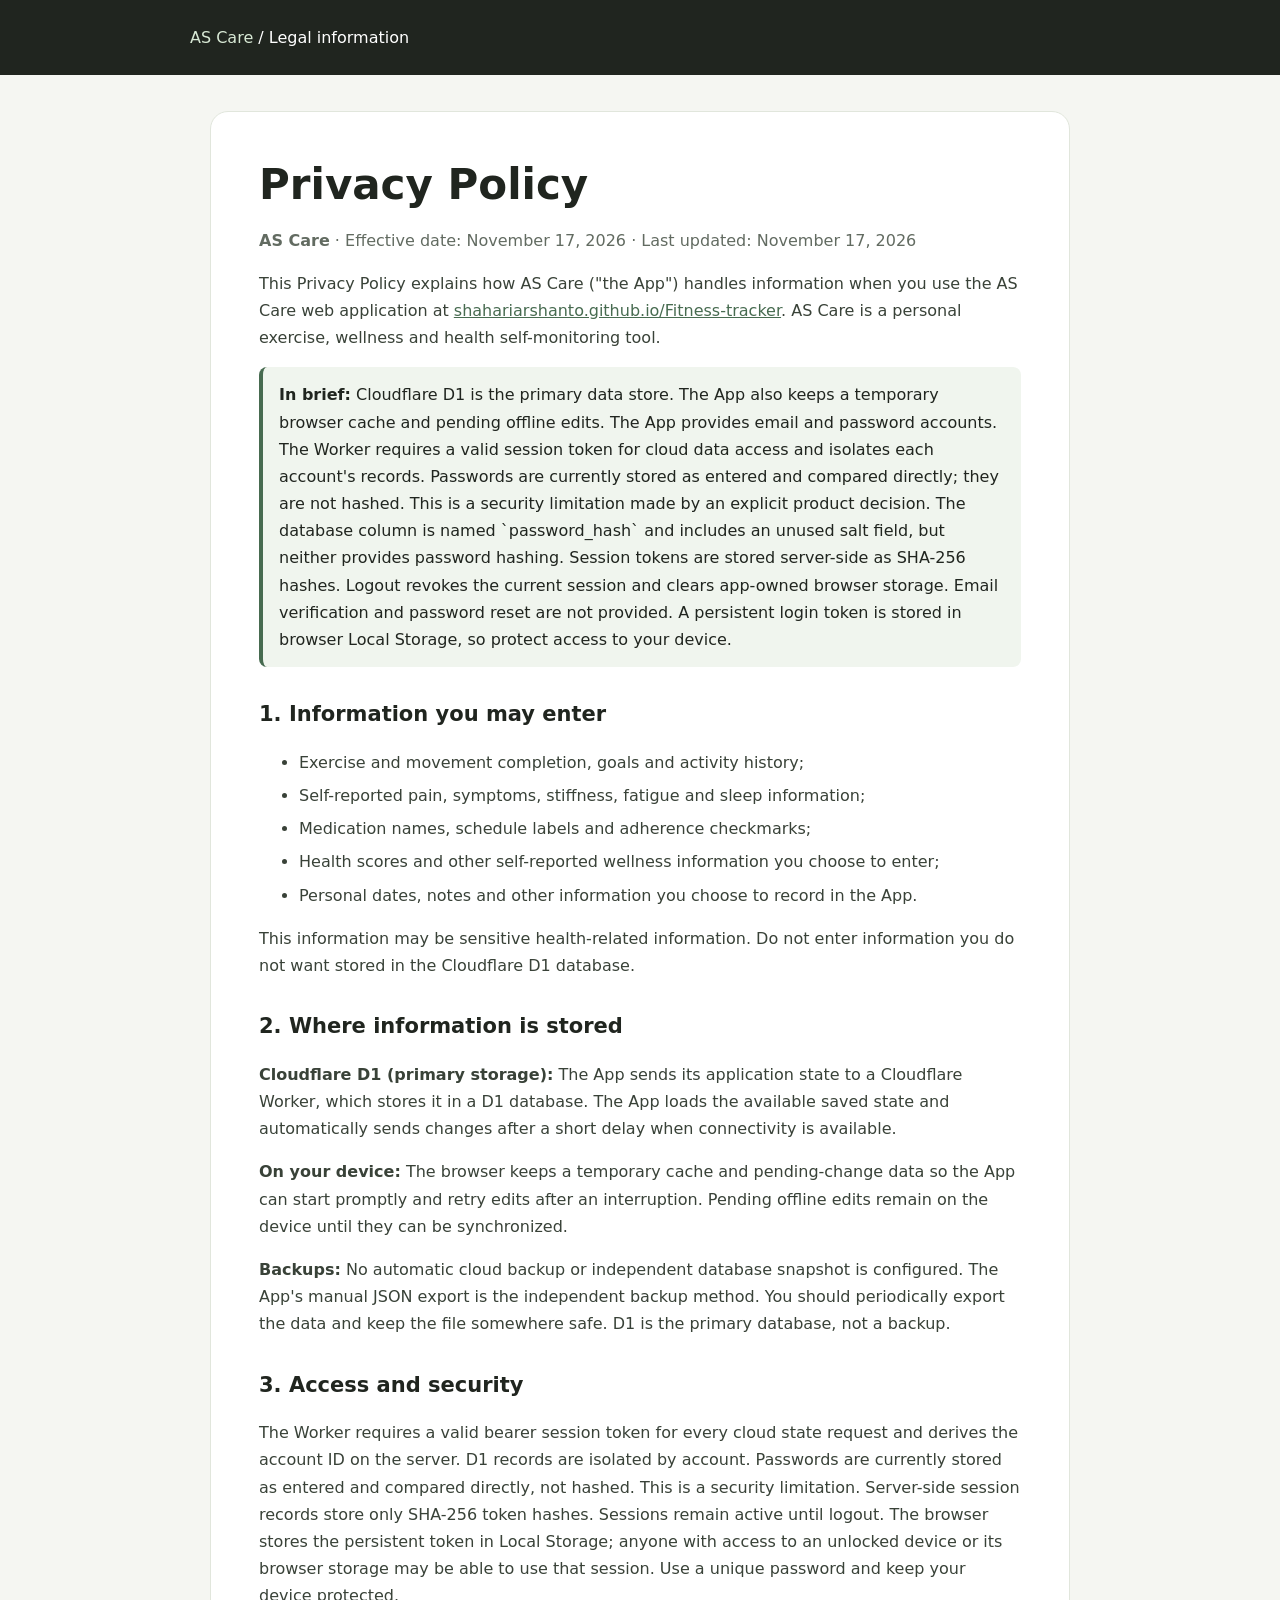
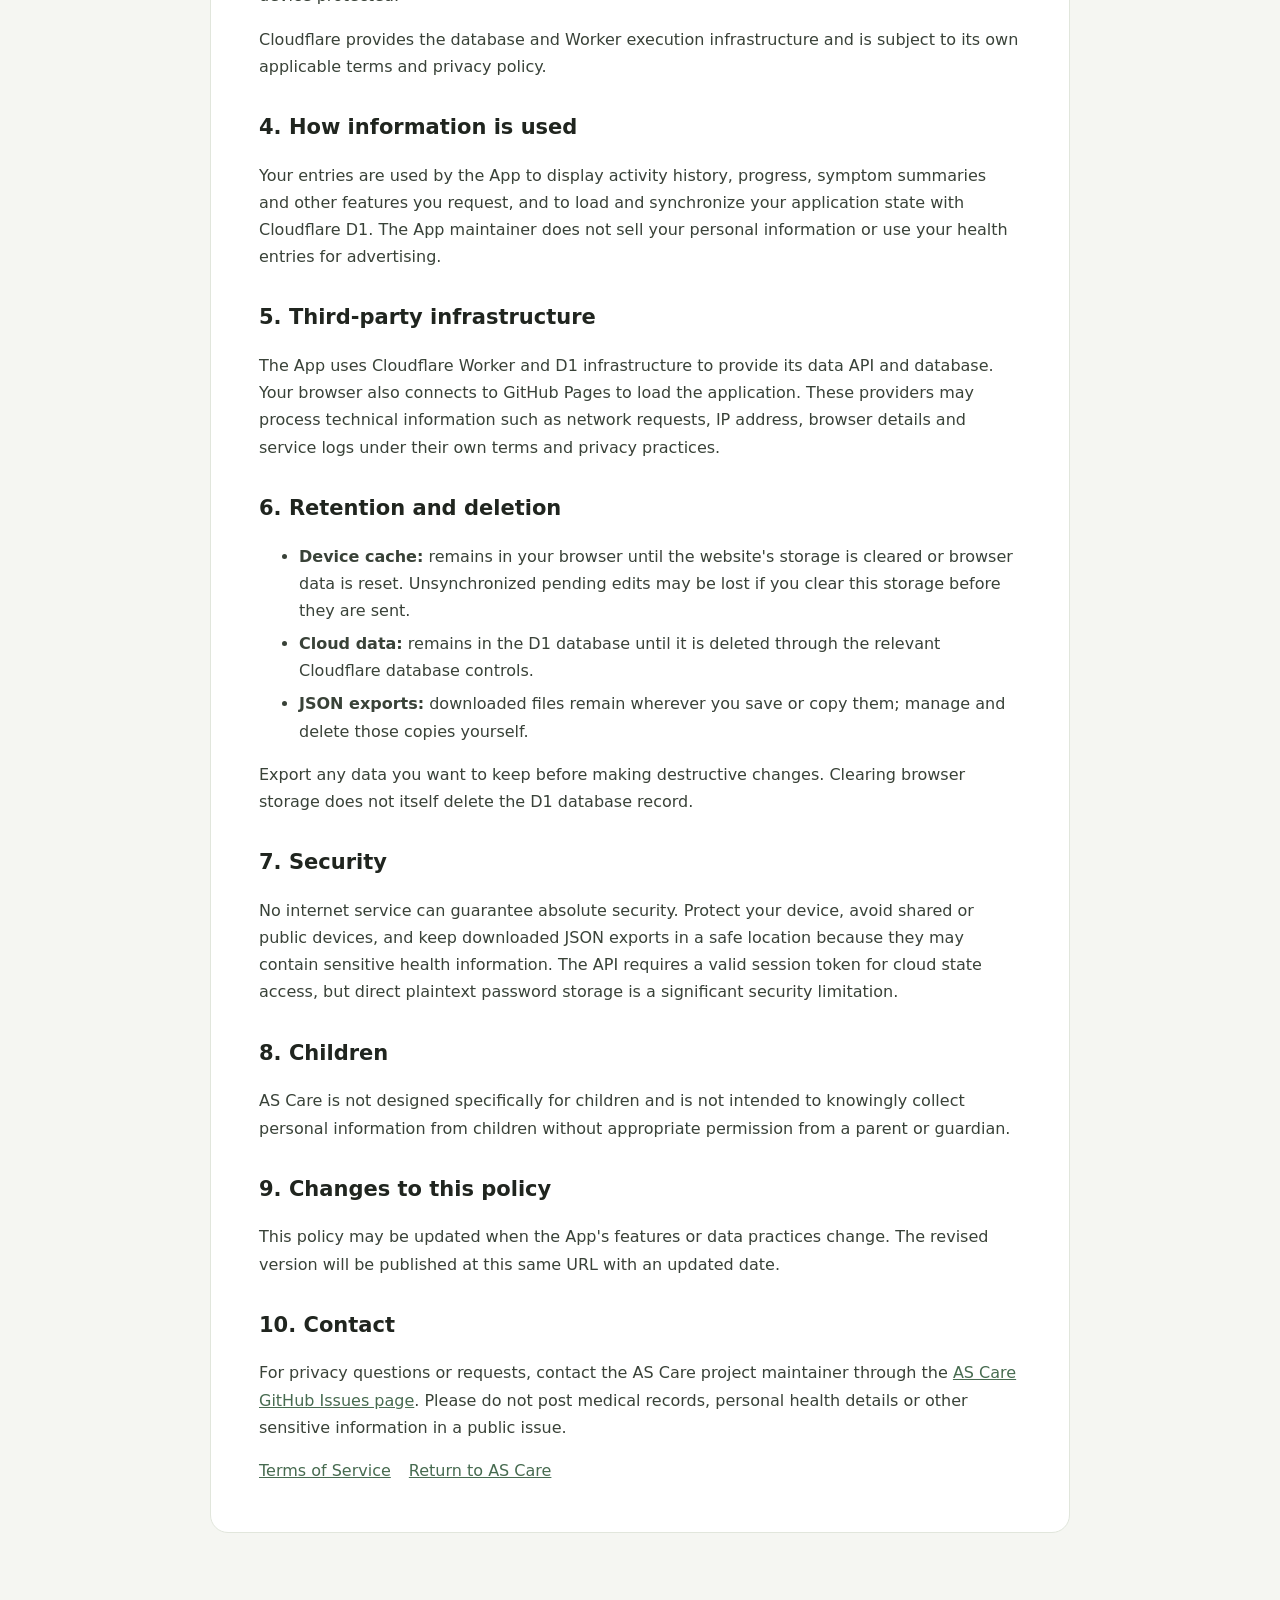
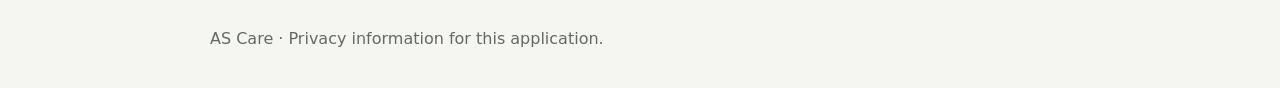
==== commit 332e3650: "Align privacy and auth implementation documentation" ====
--- a/privacy-policy.html
+++ b/privacy-policy.html
@@ -18,7 +18,7 @@
 <h1>Privacy Policy</h1>
 <p class="muted"><strong>AS Care</strong> · Effective date: November 17, 2026 · Last updated: November 17, 2026</p>
 <p>This Privacy Policy explains how AS Care ("the App") handles information when you use the AS Care web application at <a href="https://shahariarshanto.github.io/Fitness-tracker/">shahariarshanto.github.io/Fitness-tracker</a>. AS Care is a personal exercise, wellness and health self-monitoring tool.</p>
-<div class="notice"><strong>In brief:</strong> Cloudflare D1 is the primary data store. The App also keeps a temporary browser cache and pending offline edits. The App provides email and password accounts. The Worker requires a valid session token for cloud data access and isolates each account's records. Passwords are stored as salted PBKDF2 hashes; session tokens are stored server-side as SHA-256 hashes. Logout revokes the current session and clears app-owned browser storage. Email verification and password reset are not provided. A persistent login token is stored in browser Local Storage, so protect access to your device.</div>
+<div class="notice"><strong>In brief:</strong> Cloudflare D1 is the primary data store. The App also keeps a temporary browser cache and pending offline edits. The App provides email and password accounts. The Worker requires a valid session token for cloud data access and isolates each account's records. Passwords are currently stored as entered and compared directly; they are not hashed. This is a security limitation made by an explicit product decision. The database column is named `password_hash` and includes an unused salt field, but neither provides password hashing. Session tokens are stored server-side as SHA-256 hashes. Logout revokes the current session and clears app-owned browser storage. Email verification and password reset are not provided. A persistent login token is stored in browser Local Storage, so protect access to your device.</div>
 <h2>1. Information you may enter</h2>
 <ul>
 <li>Exercise and movement completion, goals and activity history;</li>
@@ -33,7 +33,7 @@
 <p><strong>On your device:</strong> The browser keeps a temporary cache and pending-change data so the App can start promptly and retry edits after an interruption. Pending offline edits remain on the device until they can be synchronized.</p>
 <p><strong>Backups:</strong> No automatic cloud backup or independent database snapshot is configured. The App's manual JSON export is the independent backup method. You should periodically export the data and keep the file somewhere safe. D1 is the primary database, not a backup.</p>
 <h2>3. Access and security</h2>
-<p>The Worker requires a valid bearer session token for every cloud state request and derives the account ID on the server. D1 records are isolated by account. Passwords are stored as salted PBKDF2 hashes, and server-side session records store only token hashes. Sessions remain active until logout. The browser stores the persistent token in Local Storage; anyone with access to an unlocked device or its browser storage may be able to use that session. Use a unique password and keep your device protected.</p>
+<p>The Worker requires a valid bearer session token for every cloud state request and derives the account ID on the server. D1 records are isolated by account. Passwords are currently stored as entered and compared directly, not hashed. This is a security limitation. Server-side session records store only SHA-256 token hashes. Sessions remain active until logout. The browser stores the persistent token in Local Storage; anyone with access to an unlocked device or its browser storage may be able to use that session. Use a unique password and keep your device protected.</p>
 <p>Cloudflare provides the database and Worker execution infrastructure and is subject to its own applicable terms and privacy policy.</p>
 <h2>4. How information is used</h2>
 <p>Your entries are used by the App to display activity history, progress, symptom summaries and other features you request, and to load and synchronize your application state with Cloudflare D1. The App maintainer does not sell your personal information or use your health entries for advertising.</p>
@@ -47,7 +47,7 @@
 </ul>
 <p>Export any data you want to keep before making destructive changes. Clearing browser storage does not itself delete the D1 database record.</p>
 <h2>7. Security</h2>
-<p>No internet service can guarantee absolute security. Protect your device, avoid shared or public devices, and keep downloaded JSON exports in a safe location because they may contain sensitive health information. The current API's lack of authentication is a significant limitation.</p>
+<p>No internet service can guarantee absolute security. Protect your device, avoid shared or public devices, and keep downloaded JSON exports in a safe location because they may contain sensitive health information. The API requires a valid session token for cloud state access, but direct plaintext password storage is a significant security limitation.</p>
 <h2>8. Children</h2>
 <p>AS Care is not designed specifically for children and is not intended to knowingly collect personal information from children without appropriate permission from a parent or guardian.</p>
 <h2>9. Changes to this policy</h2>
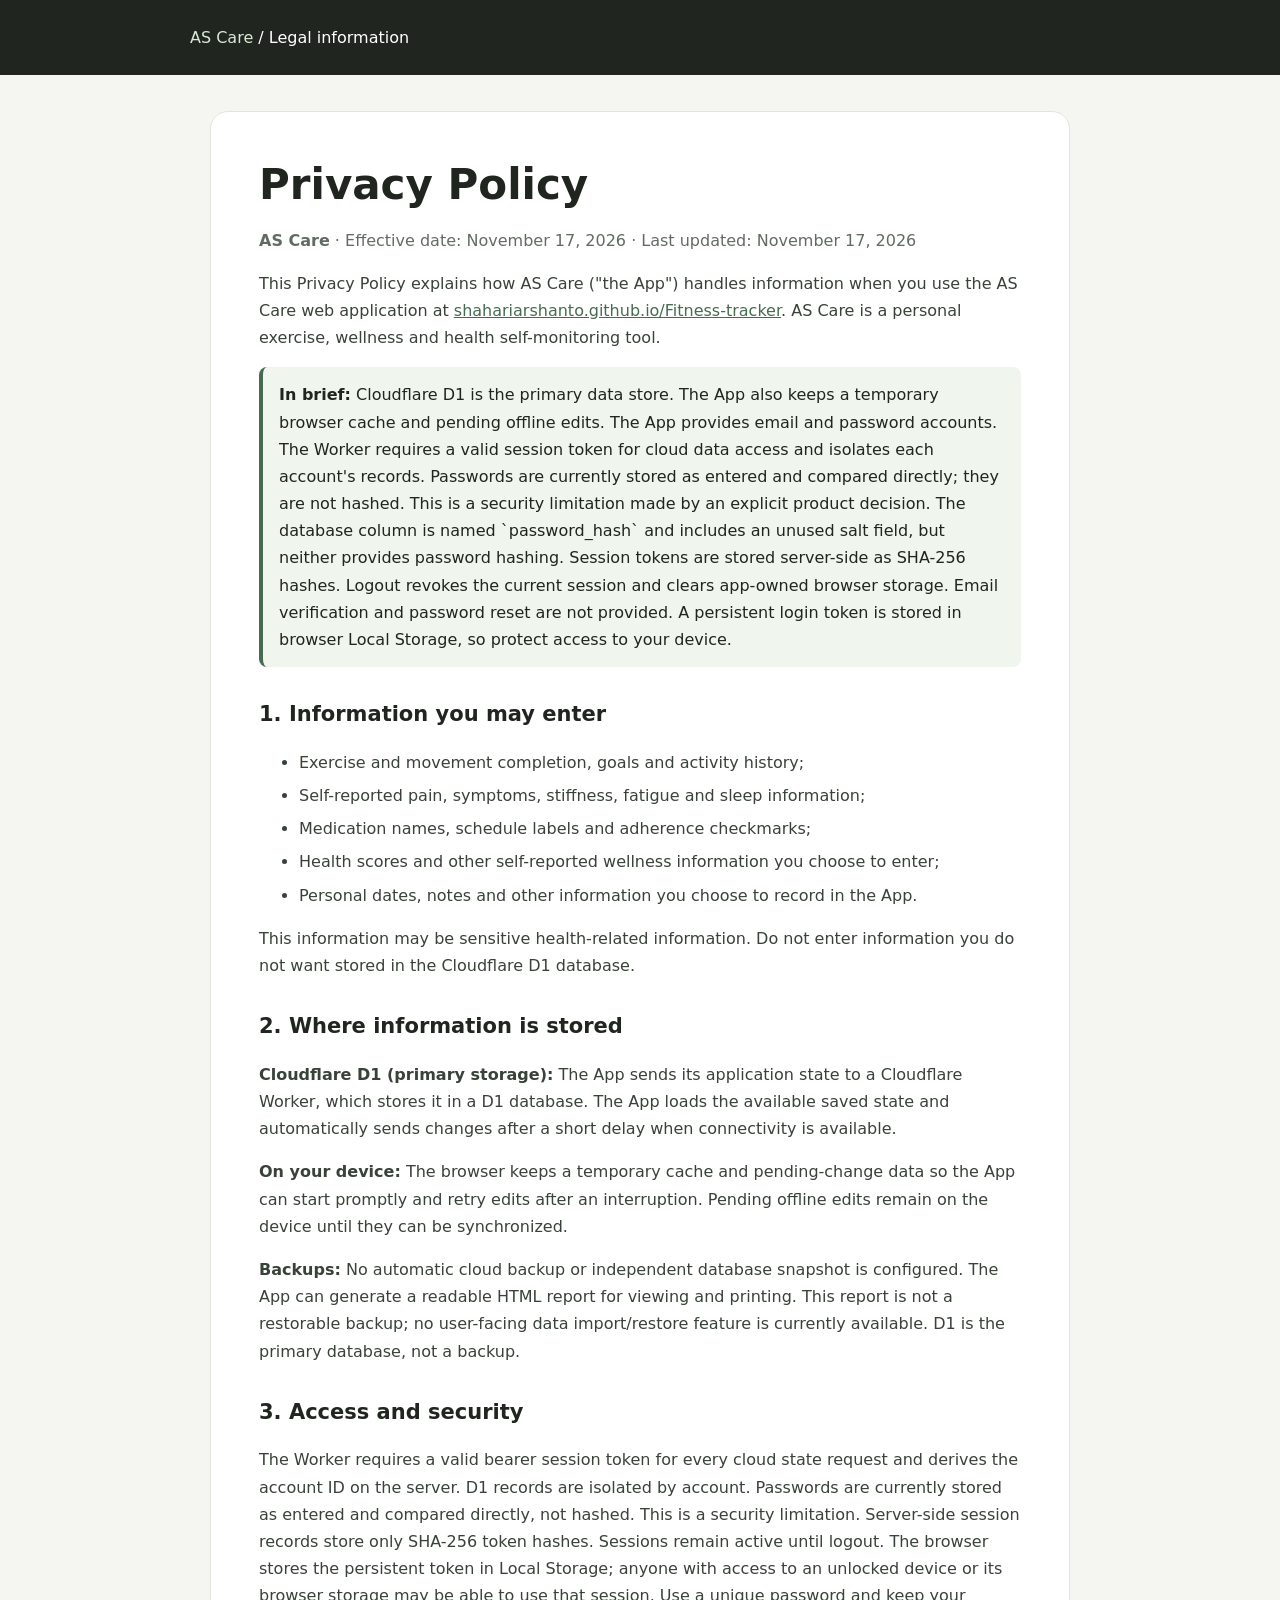
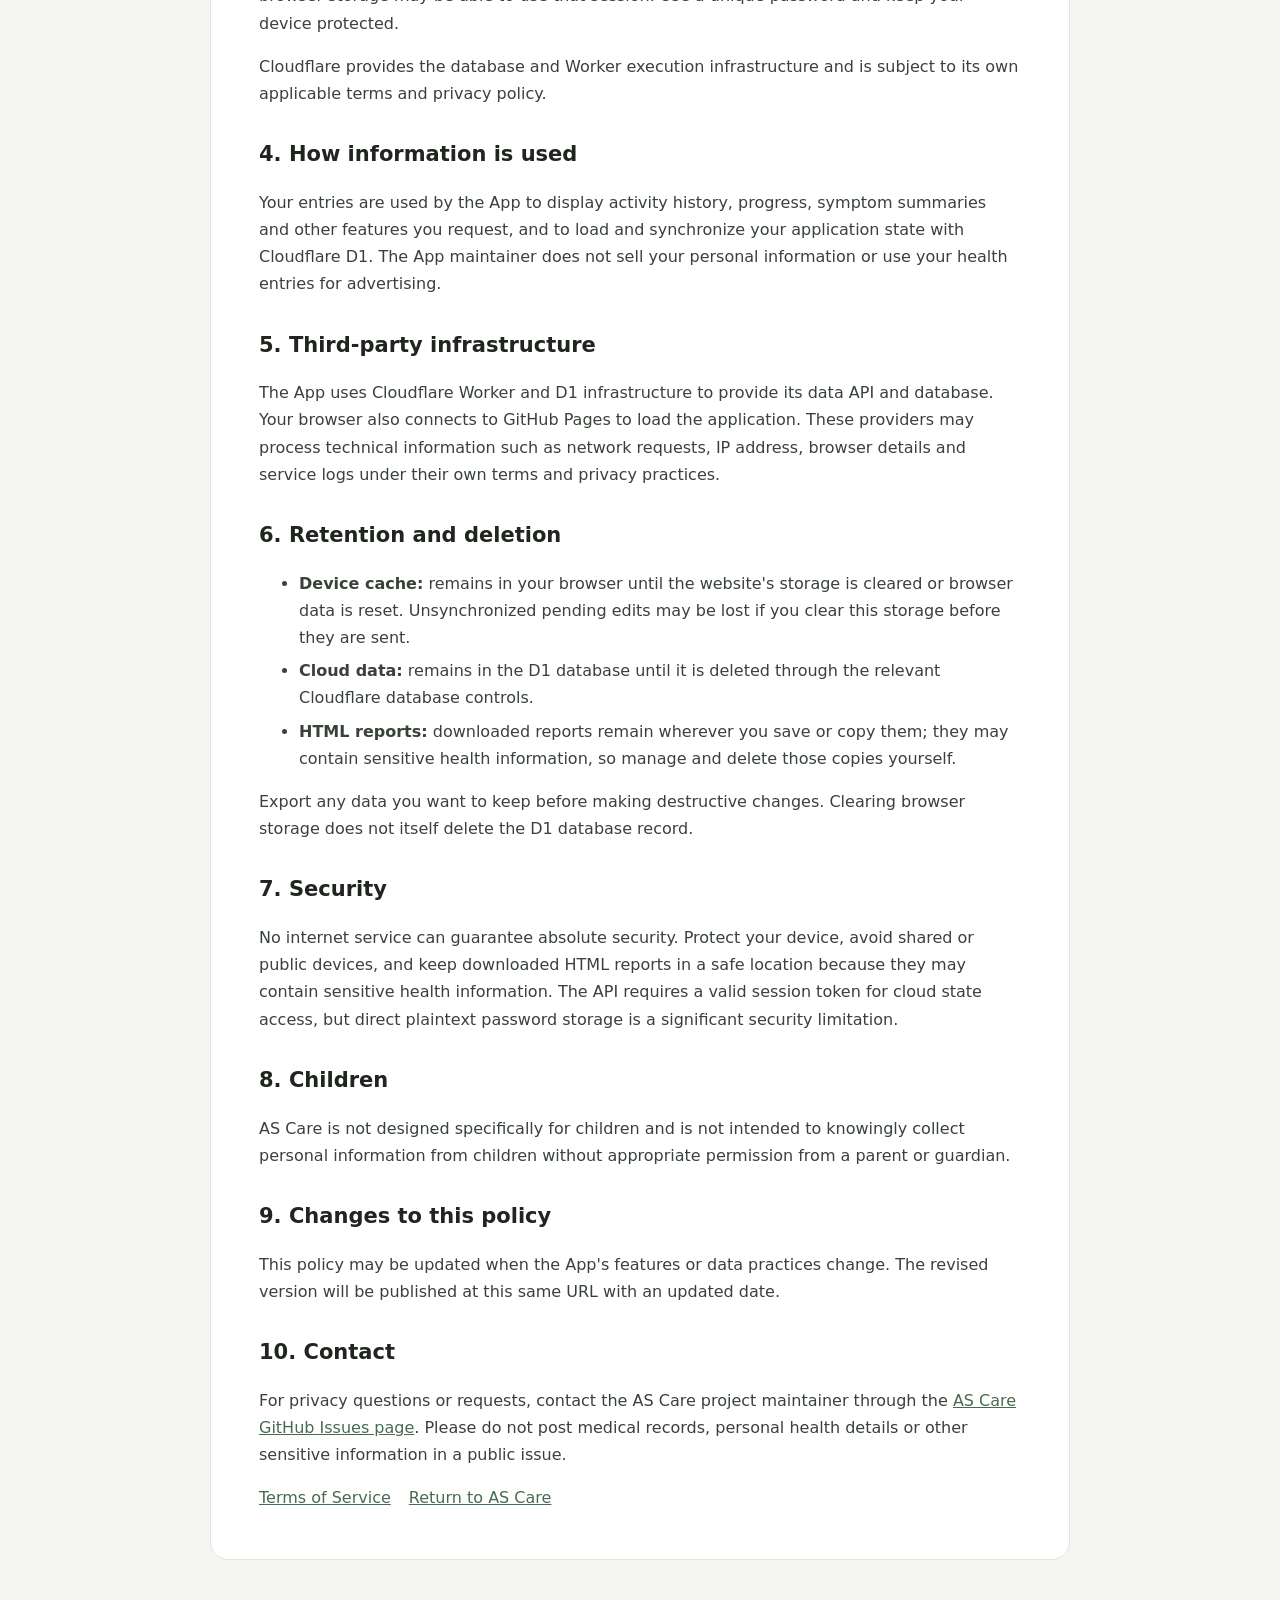
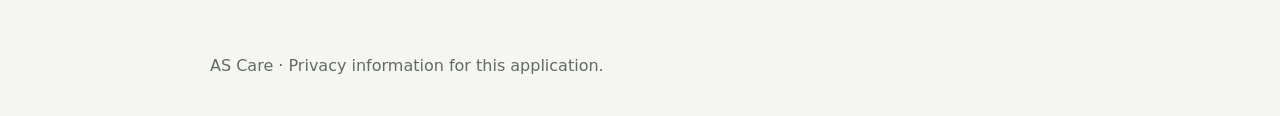
==== commit cf98586e: "Correct stale backup and schema documentation" ====
--- a/privacy-policy.html
+++ b/privacy-policy.html
@@ -31,7 +31,7 @@
 <h2>2. Where information is stored</h2>
 <p><strong>Cloudflare D1 (primary storage):</strong> The App sends its application state to a Cloudflare Worker, which stores it in a D1 database. The App loads the available saved state and automatically sends changes after a short delay when connectivity is available.</p>
 <p><strong>On your device:</strong> The browser keeps a temporary cache and pending-change data so the App can start promptly and retry edits after an interruption. Pending offline edits remain on the device until they can be synchronized.</p>
-<p><strong>Backups:</strong> No automatic cloud backup or independent database snapshot is configured. The App's manual JSON export is the independent backup method. You should periodically export the data and keep the file somewhere safe. D1 is the primary database, not a backup.</p>
+<p><strong>Backups:</strong> No automatic cloud backup or independent database snapshot is configured. The App can generate a readable HTML report for viewing and printing. This report is not a restorable backup; no user-facing data import/restore feature is currently available. D1 is the primary database, not a backup.</p>
 <h2>3. Access and security</h2>
 <p>The Worker requires a valid bearer session token for every cloud state request and derives the account ID on the server. D1 records are isolated by account. Passwords are currently stored as entered and compared directly, not hashed. This is a security limitation. Server-side session records store only SHA-256 token hashes. Sessions remain active until logout. The browser stores the persistent token in Local Storage; anyone with access to an unlocked device or its browser storage may be able to use that session. Use a unique password and keep your device protected.</p>
 <p>Cloudflare provides the database and Worker execution infrastructure and is subject to its own applicable terms and privacy policy.</p>
@@ -43,11 +43,11 @@
 <ul>
 <li><strong>Device cache:</strong> remains in your browser until the website's storage is cleared or browser data is reset. Unsynchronized pending edits may be lost if you clear this storage before they are sent.</li>
 <li><strong>Cloud data:</strong> remains in the D1 database until it is deleted through the relevant Cloudflare database controls.</li>
-<li><strong>JSON exports:</strong> downloaded files remain wherever you save or copy them; manage and delete those copies yourself.</li>
+<li><strong>HTML reports:</strong> downloaded reports remain wherever you save or copy them; they may contain sensitive health information, so manage and delete those copies yourself.</li>
 </ul>
 <p>Export any data you want to keep before making destructive changes. Clearing browser storage does not itself delete the D1 database record.</p>
 <h2>7. Security</h2>
-<p>No internet service can guarantee absolute security. Protect your device, avoid shared or public devices, and keep downloaded JSON exports in a safe location because they may contain sensitive health information. The API requires a valid session token for cloud state access, but direct plaintext password storage is a significant security limitation.</p>
+<p>No internet service can guarantee absolute security. Protect your device, avoid shared or public devices, and keep downloaded HTML reports in a safe location because they may contain sensitive health information. The API requires a valid session token for cloud state access, but direct plaintext password storage is a significant security limitation.</p>
 <h2>8. Children</h2>
 <p>AS Care is not designed specifically for children and is not intended to knowingly collect personal information from children without appropriate permission from a parent or guardian.</p>
 <h2>9. Changes to this policy</h2>
